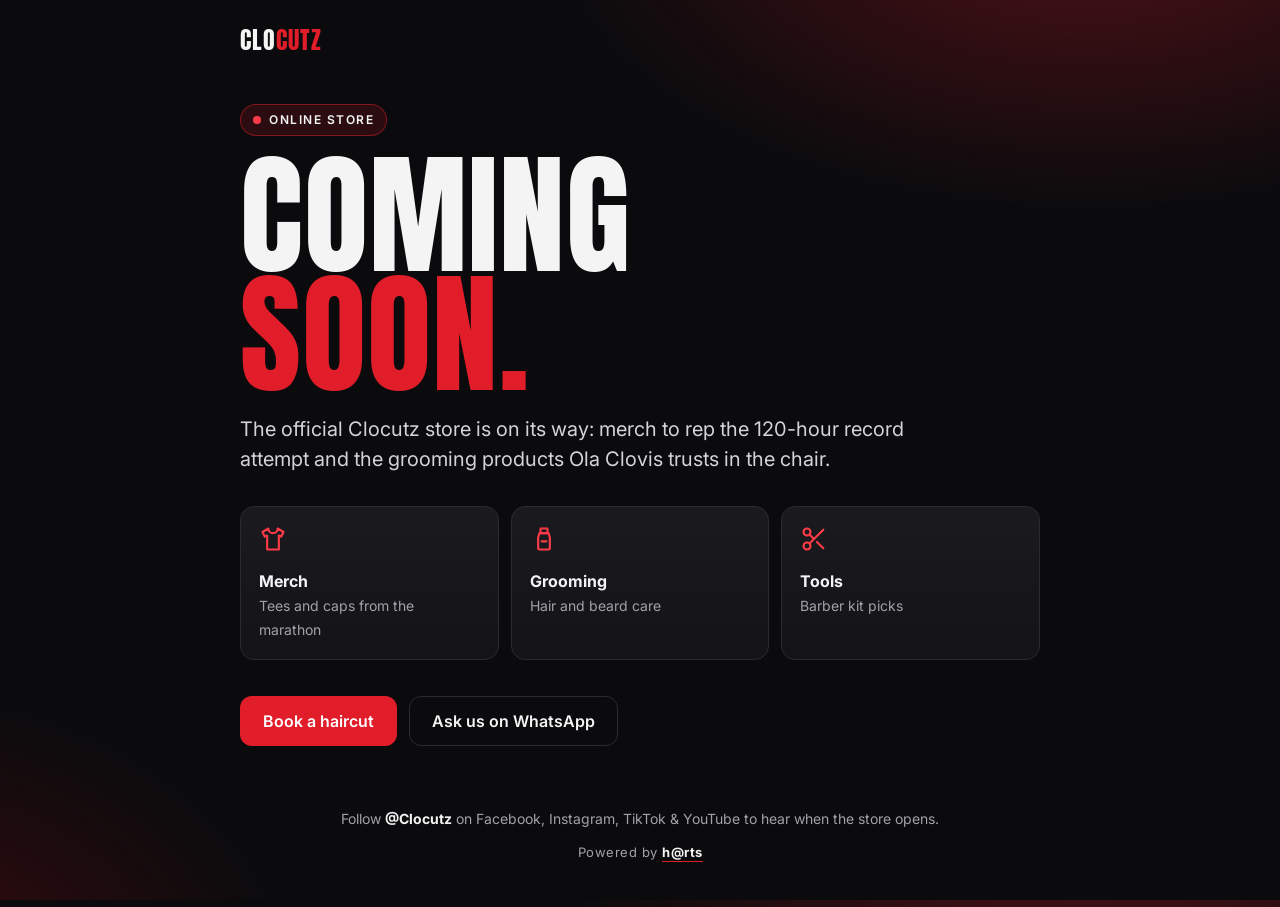
==== shop/index.html @ 7b337ea9 "Add store coming-soon page at shop.clocutz.org Add a standalone coming-soon page for the Clocutz onl" ====
<!doctype html>
<html lang="en">
<head>
  <meta charset="utf-8" />
  <meta name="viewport" content="width=device-width, initial-scale=1" />
  <title>Clocutz Store — Coming Soon</title>
  <meta name="description" content="The official Clocutz online store is coming soon. Merch and grooming products from Ola Clovis and the Clocutz team in Buea." />
  <link rel="canonical" href="https://shop.clocutz.org/" />
  <meta property="og:type" content="website" />
  <meta property="og:site_name" content="Clocutz" />
  <meta property="og:url" content="https://shop.clocutz.org/" />
  <meta property="og:title" content="Clocutz Store — Coming Soon" />
  <meta property="og:description" content="Official Clocutz merch and grooming products. Coming soon." />
  <meta property="og:image" content="https://clocutz.org/assets/flyer.jpg" />
  <meta name="twitter:card" content="summary_large_image" />
  <meta name="theme-color" content="#0b0b0d" />
  <!-- Icons use absolute URLs on the main domain, because shop.clocutz.org is served from the /shop folder. -->
  <link rel="icon" href="https://clocutz.org/favicon.svg" type="image/svg+xml" />
  <link rel="apple-touch-icon" href="https://clocutz.org/apple-touch-icon.png" />
  <link rel="preconnect" href="https://fonts.googleapis.com" />
  <link rel="preconnect" href="https://fonts.gstatic.com" crossorigin />
  <link href="https://fonts.googleapis.com/css2?family=Anton&family=Inter:wght@400;500;600;700&display=swap" rel="stylesheet" />
  <style>
    :root {
      --bg: #0b0b0d; --card: #1a1a1f; --line: #2a2a31;
      --text: #f4f4f5; --muted: #a1a1aa;
      --red: #e11d2a; --red-2: #ff3b47; --red-deep: #5c0a10;
    }
    * { box-sizing: border-box; }
    html, body { height: 100%; }
    body {
      margin: 0; min-height: 100%;
      display: flex; flex-direction: column;
      background:
        radial-gradient(900px 500px at 85% -10%, rgba(225, 29, 42, .32), transparent 60%),
        radial-gradient(700px 500px at -10% 110%, rgba(92, 10, 16, .6), transparent 60%),
        var(--bg);
      color: var(--text);
      font-family: Inter, system-ui, -apple-system, Segoe UI, Roboto, sans-serif;
      line-height: 1.5; -webkit-font-smoothing: antialiased;
    }
    a { color: inherit; }
    header, main, footer { width: 100%; max-width: 880px; margin: 0 auto; padding: 0 clamp(16px, 5vw, 40px); }
    header { padding-top: 22px; padding-bottom: 22px; }
    .brand { font-family: Anton, sans-serif; font-size: 24px; letter-spacing: 1px; text-decoration: none; }
    .brand span { color: var(--red); }

    main { flex: 1; display: flex; flex-direction: column; justify-content: center; padding-top: 24px; padding-bottom: 48px; }
    .pill {
      align-self: flex-start;
      display: inline-flex; align-items: center; gap: 8px;
      padding: 6px 12px; border-radius: 999px;
      background: rgba(225, 29, 42, .15); border: 1px solid rgba(225, 29, 42, .5);
      font-size: 12px; font-weight: 600; letter-spacing: 1.5px; text-transform: uppercase;
    }
    .pill i { width: 8px; height: 8px; border-radius: 50%; background: var(--red-2); }
    h1 {
      font-family: Anton, sans-serif; font-weight: 400;
      font-size: clamp(60px, 13vw, 132px); line-height: .9; letter-spacing: 1px;
      margin: 20px 0 20px;
    }
    h1 em { font-style: normal; color: var(--red); }
    .lede { font-size: clamp(17px, 2.2vw, 20px); color: #d4d4d8; max-width: 34em; margin: 0 0 32px; }

    .teasers { display: grid; grid-template-columns: repeat(3, 1fr); gap: 12px; margin: 0 0 36px; }
    .teaser {
      background: linear-gradient(180deg, var(--card), #141417);
      border: 1px solid var(--line); border-radius: 14px; padding: 18px;
    }
    .teaser svg { width: 28px; height: 28px; color: var(--red-2); margin-bottom: 10px; }
    .teaser strong { display: block; font-size: 16px; }
    .teaser span { color: var(--muted); font-size: 14px; }

    .cta-row { display: flex; gap: 12px; flex-wrap: wrap; }
    .btn {
      display: inline-flex; align-items: center; justify-content: center;
      padding: 14px 22px; border-radius: 12px; border: 1px solid transparent;
      font: 600 16px Inter, sans-serif; text-decoration: none;
      transition: background .15s ease, border-color .15s ease;
    }
    .btn.primary { background: var(--red); color: #fff; }
    .btn.primary:hover { background: var(--red-2); }
    .btn.ghost { border-color: var(--line); }
    .btn.ghost:hover { border-color: var(--red); }
    .btn:focus-visible { outline: 2px solid var(--red-2); outline-offset: 2px; }

    footer { padding-bottom: 32px; color: var(--muted); font-size: 14px; text-align: center; }
    footer strong { color: var(--text); }
    .credit { margin-top: 14px; font-size: 13px; letter-spacing: .5px; }
    .credit a { color: var(--text); font-weight: 700; text-decoration: none; border-bottom: 1px solid var(--red); padding-bottom: 1px; }
    .credit a:hover { color: var(--red-2); }

    @media (max-width: 640px) {
      .teasers { grid-template-columns: 1fr; }
      .btn { flex: 1 1 100%; }
    }
  </style>
</head>
<body>
  <header>
    <a class="brand" href="https://clocutz.org/">CLO<span>CUTZ</span></a>
  </header>

  <main>
    <span class="pill"><i></i>Online store</span>
    <h1>COMING<br /><em>SOON.</em></h1>
    <p class="lede">The official Clocutz store is on its way: merch to rep the 120-hour record attempt and the grooming products Ola Clovis trusts in the chair.</p>

    <div class="teasers">
      <div class="teaser">
        <svg viewBox="0 0 24 24" fill="none" stroke="currentColor" stroke-width="1.8" stroke-linecap="round" stroke-linejoin="round" aria-hidden="true"><path d="M16 3l5 3-2 4-2-1v12H7V9L5 10 3 6l5-3a4 4 0 0 0 8 0z"/></svg>
        <strong>Merch</strong>
        <span>Tees and caps from the marathon</span>
      </div>
      <div class="teaser">
        <svg viewBox="0 0 24 24" fill="none" stroke="currentColor" stroke-width="1.8" stroke-linecap="round" stroke-linejoin="round" aria-hidden="true"><path d="M9 3h6v4H9z"/><path d="M8 7h8l1 4v9a1 1 0 0 1-1 1H8a1 1 0 0 1-1-1v-9z"/><path d="M10 14h4"/></svg>
        <strong>Grooming</strong>
        <span>Hair and beard care</span>
      </div>
      <div class="teaser">
        <svg viewBox="0 0 24 24" fill="none" stroke="currentColor" stroke-width="1.8" stroke-linecap="round" stroke-linejoin="round" aria-hidden="true"><circle cx="6" cy="6" r="3"/><circle cx="6" cy="18" r="3"/><path d="M20 4 8.1 15.9M14.5 14.5 20 20M8.1 8.1 12 12"/></svg>
        <strong>Tools</strong>
        <span>Barber kit picks</span>
      </div>
    </div>

    <div class="cta-row">
      <a class="btn primary" href="https://clocutz.org/#book">Book a haircut</a>
      <a class="btn ghost" href="https://wa.me/237678625055" target="_blank" rel="noopener">Ask us on WhatsApp</a>
    </div>
  </main>

  <footer>
    <p>Follow <strong>@Clocutz</strong> on Facebook, Instagram, TikTok &amp; YouTube to hear when the store opens.</p>
    <p class="credit">Powered by <a href="https://hartsdigitalhub.com/" target="_blank" rel="noopener">h@rts</a></p>
  </footer>
</body>
</html>
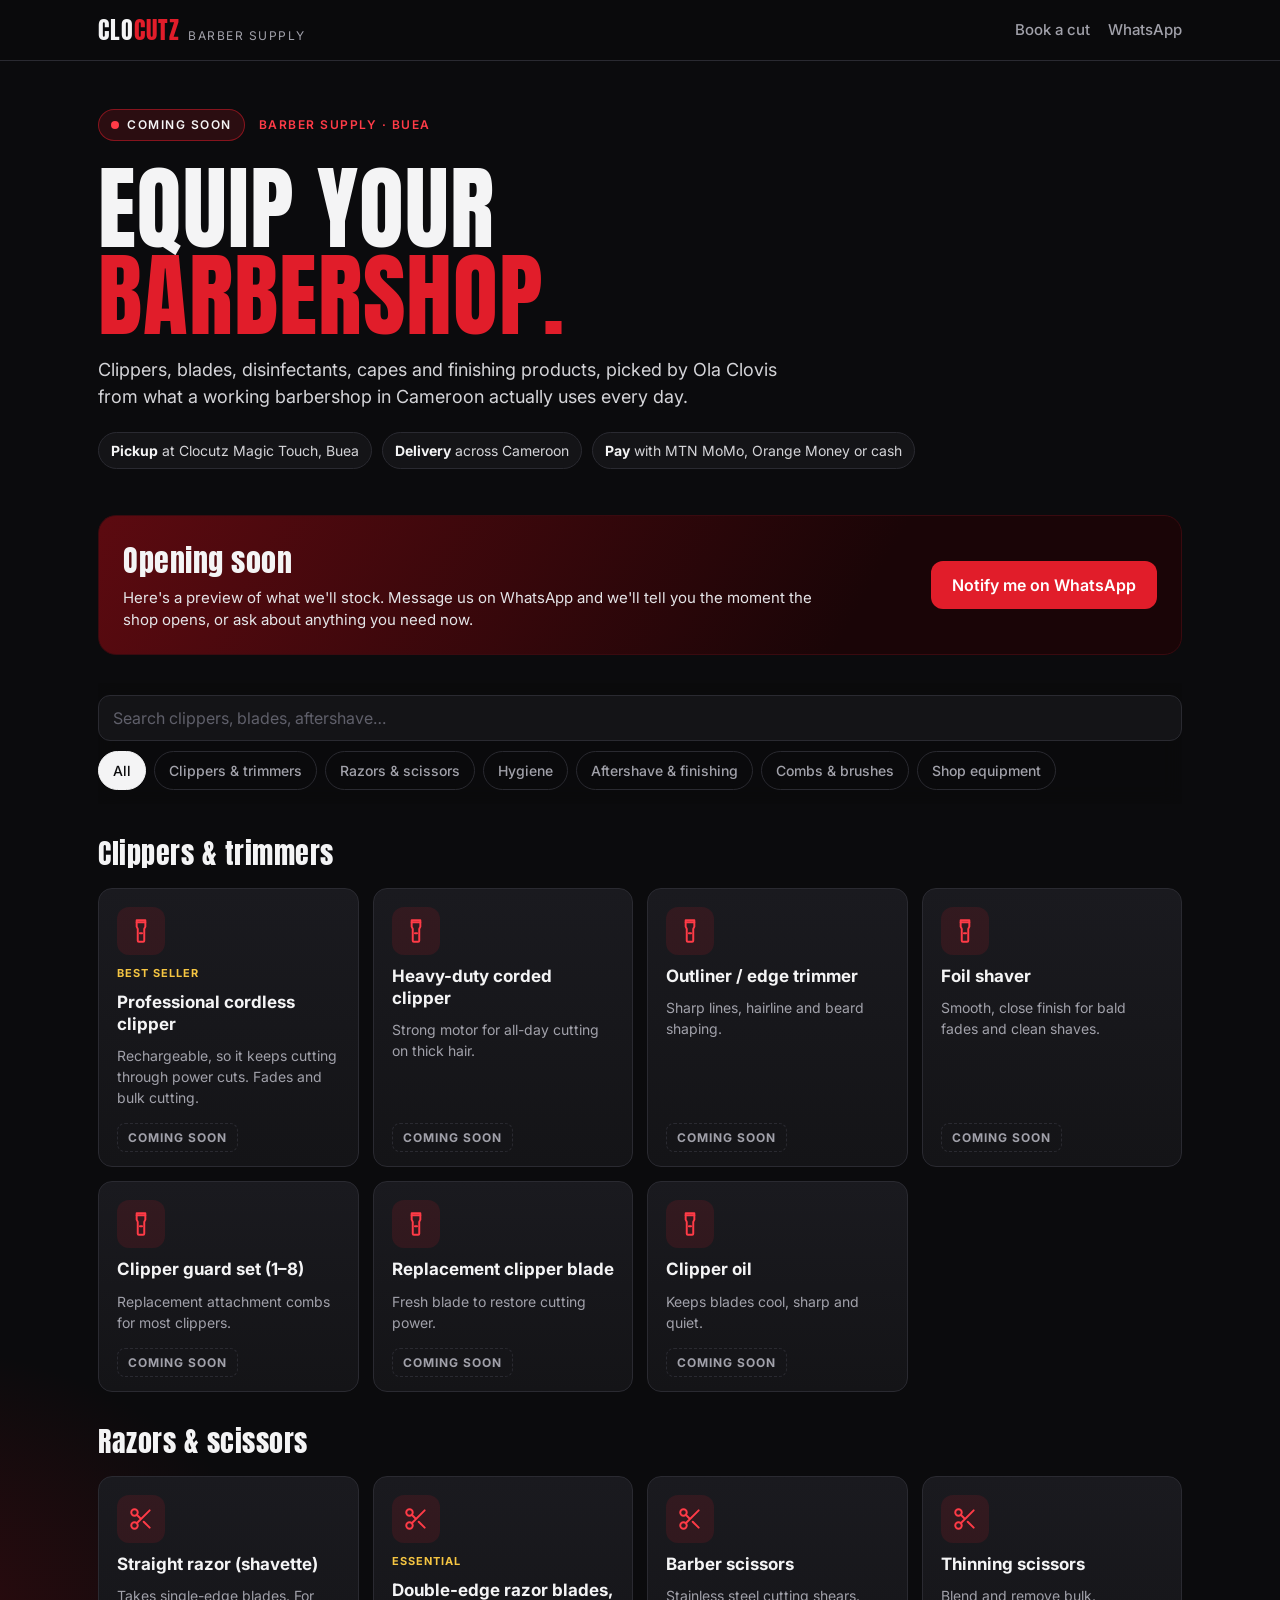
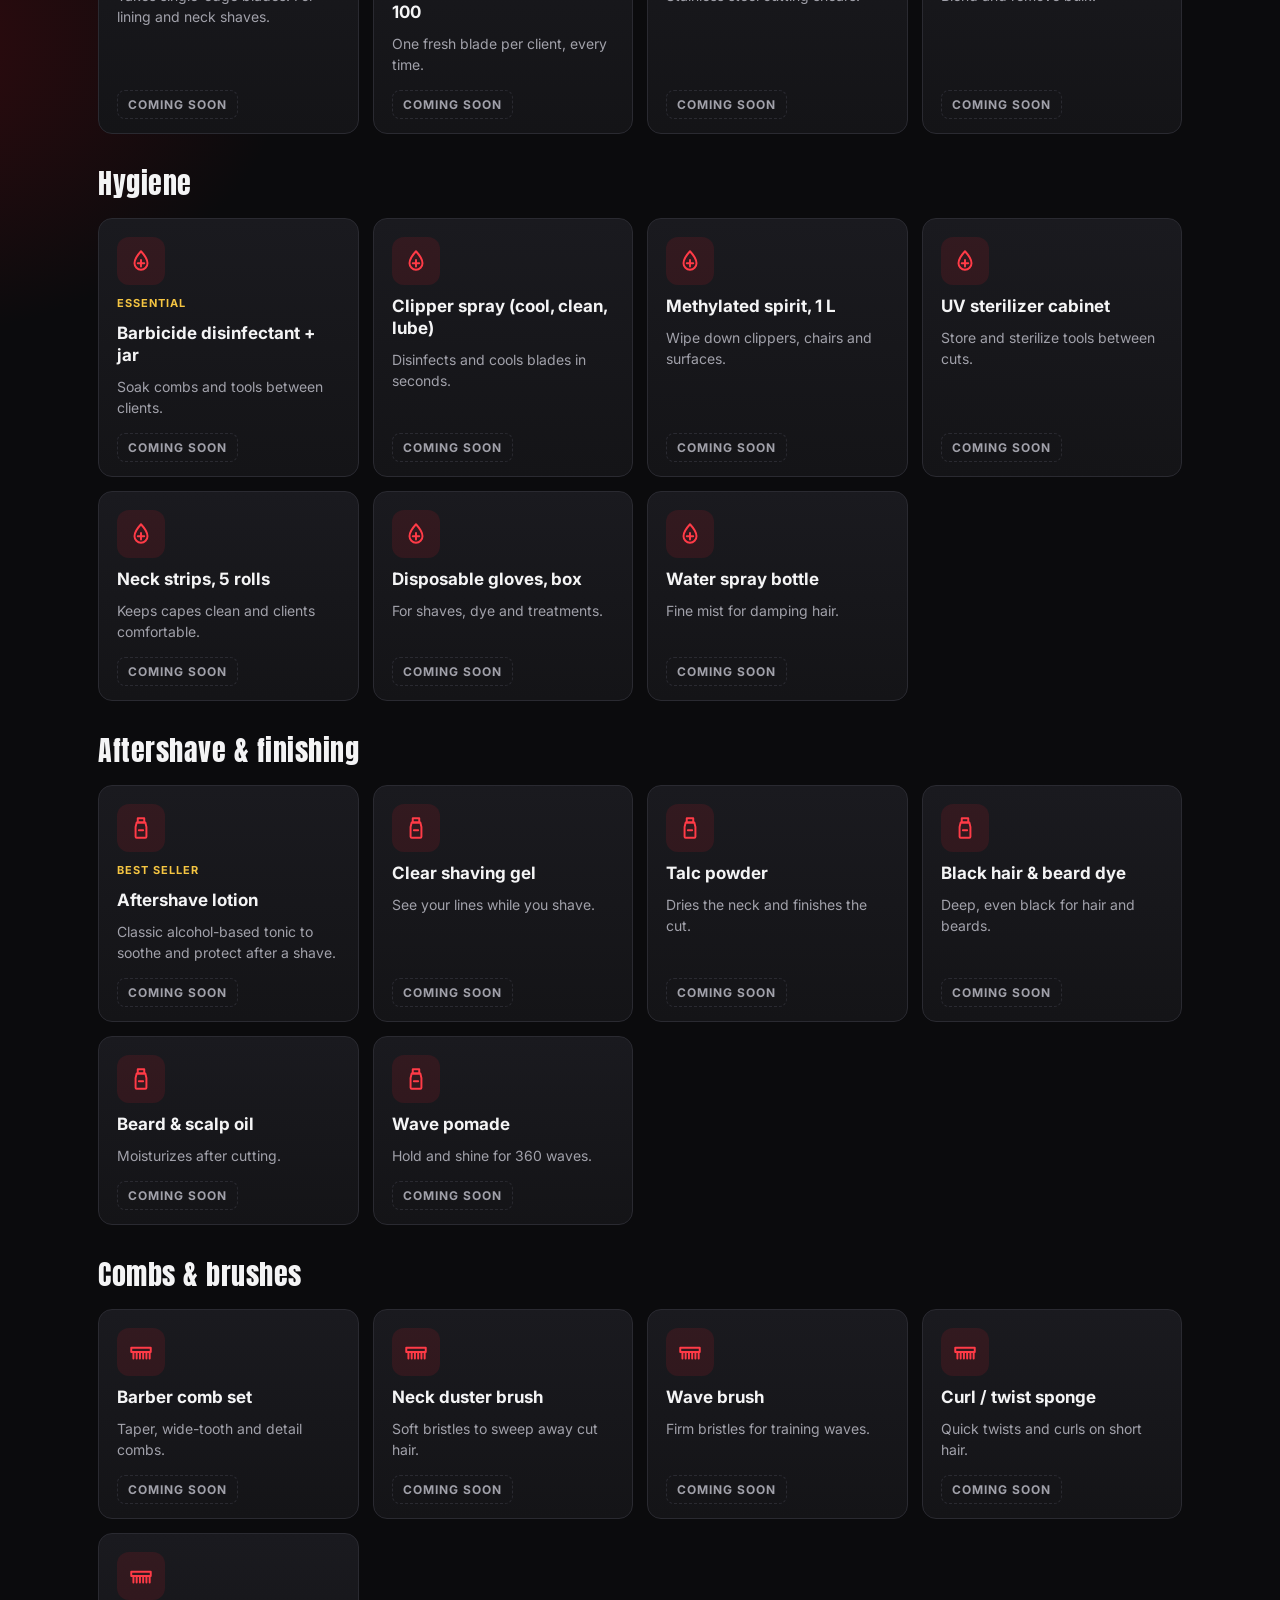
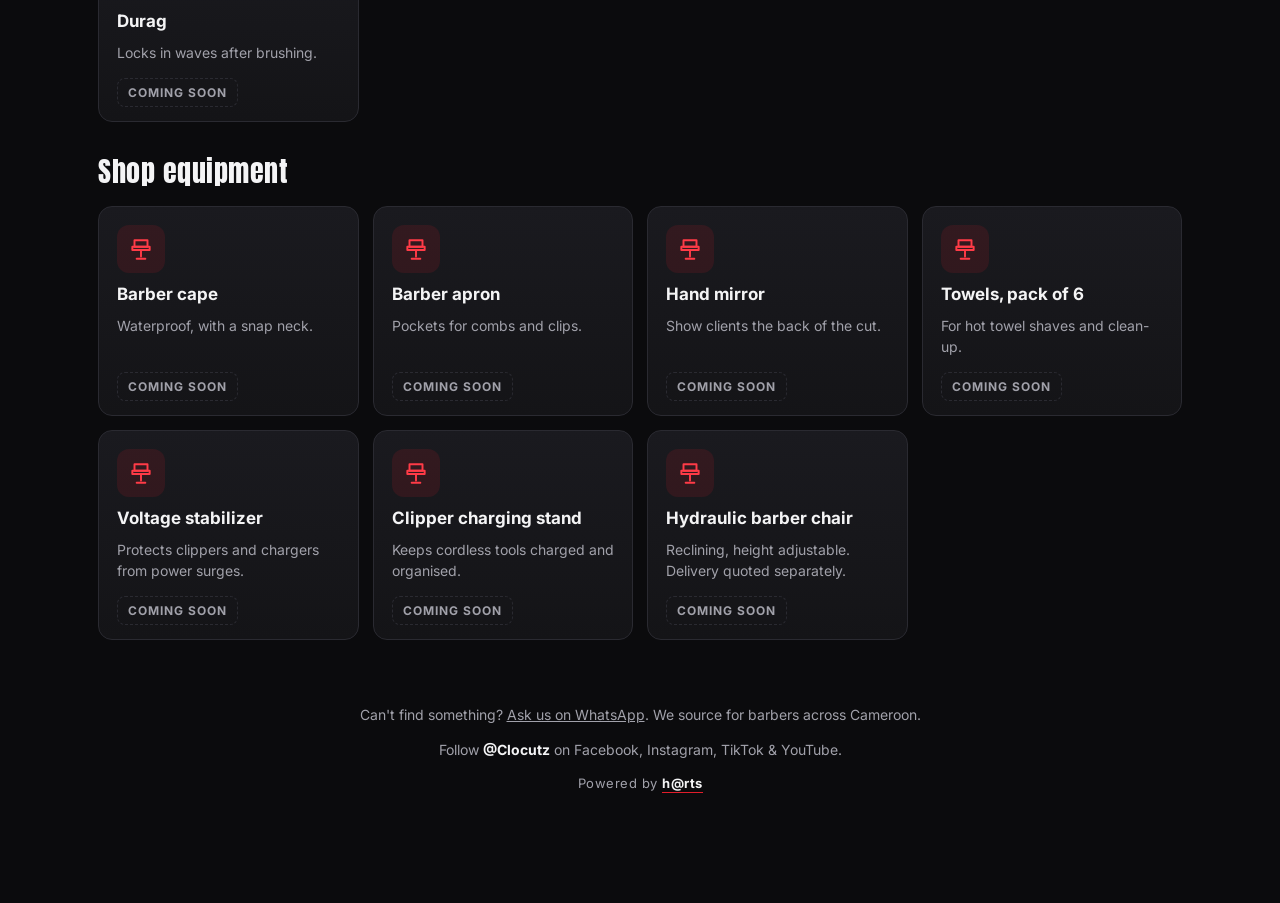
==== commit e94456db: "Turn shop page into barber supply catalogue in coming-soon mode Replace the simple coming-soon page " ====
--- a/shop/index.html
+++ b/shop/index.html
@@ -3,18 +3,18 @@
 <head>
   <meta charset="utf-8" />
   <meta name="viewport" content="width=device-width, initial-scale=1" />
-  <title>Clocutz Store — Coming Soon</title>
-  <meta name="description" content="The official Clocutz online store is coming soon. Merch and grooming products from Ola Clovis and the Clocutz team in Buea." />
+  <title>Clocutz Barber Supply — Coming Soon</title>
+  <meta name="description" content="Clippers, blades, disinfectants, capes and everything a barbershop in Cameroon needs. Order on WhatsApp from Clocutz in Buea." />
   <link rel="canonical" href="https://shop.clocutz.org/" />
   <meta property="og:type" content="website" />
   <meta property="og:site_name" content="Clocutz" />
   <meta property="og:url" content="https://shop.clocutz.org/" />
-  <meta property="og:title" content="Clocutz Store — Coming Soon" />
-  <meta property="og:description" content="Official Clocutz merch and grooming products. Coming soon." />
+  <meta property="og:title" content="Clocutz Barber Supply — Coming Soon" />
+  <meta property="og:description" content="Everything a barbershop needs: clippers, blades, hygiene and styling products. Order on WhatsApp." />
   <meta property="og:image" content="https://clocutz.org/assets/flyer.jpg" />
   <meta name="twitter:card" content="summary_large_image" />
   <meta name="theme-color" content="#0b0b0d" />
-  <!-- Icons use absolute URLs on the main domain, because shop.clocutz.org is served from the /shop folder. -->
+  <!-- Absolute URLs: shop.clocutz.org is served from the /shop folder, so relative paths would miss. -->
   <link rel="icon" href="https://clocutz.org/favicon.svg" type="image/svg+xml" />
   <link rel="apple-touch-icon" href="https://clocutz.org/apple-touch-icon.png" />
   <link rel="preconnect" href="https://fonts.googleapis.com" />
@@ -22,117 +22,515 @@
   <link href="https://fonts.googleapis.com/css2?family=Anton&family=Inter:wght@400;500;600;700&display=swap" rel="stylesheet" />
   <style>
     :root {
-      --bg: #0b0b0d; --card: #1a1a1f; --line: #2a2a31;
+      --bg: #0b0b0d; --bg-2: #141417; --card: #1a1a1f; --line: #2a2a31;
       --text: #f4f4f5; --muted: #a1a1aa;
-      --red: #e11d2a; --red-2: #ff3b47; --red-deep: #5c0a10;
+      --red: #e11d2a; --red-2: #ff3b47; --red-deep: #5c0a10; --gold: #f5c542;
+      --radius: 14px;
     }
     * { box-sizing: border-box; }
-    html, body { height: 100%; }
     body {
-      margin: 0; min-height: 100%;
-      display: flex; flex-direction: column;
+      margin: 0;
       background:
-        radial-gradient(900px 500px at 85% -10%, rgba(225, 29, 42, .32), transparent 60%),
-        radial-gradient(700px 500px at -10% 110%, rgba(92, 10, 16, .6), transparent 60%),
+        radial-gradient(900px 500px at 85% -10%, rgba(225, 29, 42, .28), transparent 60%),
+        radial-gradient(700px 500px at -10% 40%, rgba(92, 10, 16, .5), transparent 60%),
         var(--bg);
       color: var(--text);
       font-family: Inter, system-ui, -apple-system, Segoe UI, Roboto, sans-serif;
       line-height: 1.5; -webkit-font-smoothing: antialiased;
+      padding-bottom: 96px;
     }
     a { color: inherit; }
-    header, main, footer { width: 100%; max-width: 880px; margin: 0 auto; padding: 0 clamp(16px, 5vw, 40px); }
-    header { padding-top: 22px; padding-bottom: 22px; }
+    button { font: inherit; color: inherit; }
+    .wrap { max-width: 1180px; margin: 0 auto; padding: 0 clamp(16px, 4vw, 48px); }
+
+    /* NAV */
+    .nav {
+      position: sticky; top: 0; z-index: 20;
+      background: rgba(11, 11, 13, .85); backdrop-filter: blur(10px);
+      border-bottom: 1px solid var(--line);
+    }
+    .nav .wrap { display: flex; align-items: center; justify-content: space-between; height: 60px; }
     .brand { font-family: Anton, sans-serif; font-size: 24px; letter-spacing: 1px; text-decoration: none; }
     .brand span { color: var(--red); }
-
-    main { flex: 1; display: flex; flex-direction: column; justify-content: center; padding-top: 24px; padding-bottom: 48px; }
-    .pill {
-      align-self: flex-start;
-      display: inline-flex; align-items: center; gap: 8px;
+    .brand small { font-family: Inter, sans-serif; font-size: 12px; color: var(--muted); letter-spacing: 1.5px; margin-left: 8px; text-transform: uppercase; }
+    .nav-links { display: flex; gap: 18px; align-items: center; }
+    .nav-links a { text-decoration: none; color: var(--muted); font-weight: 500; font-size: 15px; }
+    .nav-links a:hover { color: var(--text); }
+
+    /* HERO */
+    .hero { padding: 48px 0 28px; }
+    .eyebrow { color: var(--red-2); text-transform: uppercase; letter-spacing: 1.5px; font-size: 12px; font-weight: 600; }
+    h1 { font-family: Anton, sans-serif; font-weight: 400; font-size: clamp(48px, 8vw, 92px); line-height: .95; letter-spacing: 1px; margin: 10px 0 16px; }
+    h1 em { font-style: normal; color: var(--red); }
+    .lede { color: #d4d4d8; font-size: 18px; max-width: 40em; margin: 0 0 22px; }
+    .perks { display: flex; flex-wrap: wrap; gap: 10px; margin: 0; padding: 0; list-style: none; }
+    .perks li { padding: 7px 12px; border: 1px solid var(--line); border-radius: 99px; font-size: 14px; color: #d4d4d8; background: var(--bg-2); }
+    .perks b { color: var(--text); }
+
+    /* STARTER KIT */
+    .kit {
+      display: flex; justify-content: space-between; align-items: center; gap: 20px; flex-wrap: wrap;
+      margin: 18px 0 28px; padding: 22px 24px; border-radius: 18px;
+      background: linear-gradient(120deg, var(--red-deep), #1a0507 70%); border: 1px solid #3a0a0f;
+    }
+    .kit h2 { font-family: Anton, sans-serif; font-weight: 400; font-size: 30px; letter-spacing: .5px; margin: 0; }
+    .kit p { margin: 4px 0 0; color: #e4e4e7; max-width: 46em; font-size: 15px; }
+
+    /* TOOLBAR */
+    .toolbar { position: sticky; top: 60px; z-index: 10; background: rgba(11, 11, 13, .92); backdrop-filter: blur(10px); padding: 12px 0; margin-bottom: 8px; }
+    .search {
+      width: 100%; background: var(--bg-2); border: 1px solid var(--line); color: var(--text);
+      border-radius: 12px; padding: 12px 14px; font: 16px Inter, sans-serif; margin-bottom: 10px;
+    }
+    .search::placeholder { color: #5f5f6a; }
+    .cats { display: flex; gap: 8px; overflow-x: auto; scrollbar-width: none; padding-bottom: 2px; }
+    .cats::-webkit-scrollbar { display: none; }
+    .cats button {
+      flex: none; border: 1px solid var(--line); background: transparent; color: var(--muted);
+      padding: 8px 14px; border-radius: 99px; font-size: 14px; font-weight: 500; cursor: pointer; white-space: nowrap;
+    }
+    .cats button[aria-pressed="true"] { background: var(--text); color: var(--bg); border-color: var(--text); }
+
+    /* GRID */
+    .section-title { font-family: Anton, sans-serif; font-weight: 400; font-size: 28px; letter-spacing: .5px; margin: 28px 0 14px; }
+    .grid { display: grid; grid-template-columns: repeat(auto-fill, minmax(250px, 1fr)); gap: 14px; }
+    .card {
+      display: flex; flex-direction: column; gap: 10px;
+      background: linear-gradient(180deg, var(--card), var(--bg-2));
+      border: 1px solid var(--line); border-radius: var(--radius); padding: 18px;
+    }
+    .card .icon {
+      width: 48px; height: 48px; border-radius: 12px; display: grid; place-items: center;
+      background: rgba(225, 29, 42, .12); color: var(--red-2);
+    }
+    .card .icon svg { width: 26px; height: 26px; }
+    .card h3 { margin: 0; font-size: 17px; line-height: 1.3; }
+    .card p { margin: 0; color: var(--muted); font-size: 14px; flex: 1; }
+    .badge { align-self: flex-start; font-size: 11px; font-weight: 700; letter-spacing: 1px; text-transform: uppercase; color: var(--gold); }
+    .card-foot { display: flex; align-items: center; justify-content: space-between; gap: 10px; padding-top: 6px; }
+    .price { font-weight: 700; font-size: 16px; }
+    .price.ask { color: var(--muted); font-weight: 500; font-size: 14px; }
+    .add {
+      border: 1px solid var(--red); background: transparent; color: var(--text);
+      border-radius: 10px; padding: 9px 14px; font-weight: 600; font-size: 14px; cursor: pointer;
+    }
+    .add:hover { background: var(--red); }
+    .qty { display: inline-flex; align-items: center; border: 1px solid var(--red); border-radius: 10px; overflow: hidden; }
+    .qty button { background: var(--red); border: 0; width: 34px; height: 36px; font-size: 18px; font-weight: 700; cursor: pointer; color: #fff; }
+    .qty span { min-width: 34px; text-align: center; font-weight: 700; font-variant-numeric: tabular-nums; }
+    .soon-tag { font-size: 12px; font-weight: 700; letter-spacing: 1px; text-transform: uppercase; color: var(--muted); border: 1px dashed var(--line); border-radius: 8px; padding: 6px 10px; }
+    .soon-pill {
+      display: inline-flex; align-items: center; gap: 8px; margin-bottom: 14px; margin-right: 10px;
       padding: 6px 12px; border-radius: 999px;
       background: rgba(225, 29, 42, .15); border: 1px solid rgba(225, 29, 42, .5);
       font-size: 12px; font-weight: 600; letter-spacing: 1.5px; text-transform: uppercase;
     }
-    .pill i { width: 8px; height: 8px; border-radius: 50%; background: var(--red-2); }
-    h1 {
-      font-family: Anton, sans-serif; font-weight: 400;
-      font-size: clamp(60px, 13vw, 132px); line-height: .9; letter-spacing: 1px;
-      margin: 20px 0 20px;
-    }
-    h1 em { font-style: normal; color: var(--red); }
-    .lede { font-size: clamp(17px, 2.2vw, 20px); color: #d4d4d8; max-width: 34em; margin: 0 0 32px; }
-
-    .teasers { display: grid; grid-template-columns: repeat(3, 1fr); gap: 12px; margin: 0 0 36px; }
-    .teaser {
-      background: linear-gradient(180deg, var(--card), #141417);
-      border: 1px solid var(--line); border-radius: 14px; padding: 18px;
-    }
-    .teaser svg { width: 28px; height: 28px; color: var(--red-2); margin-bottom: 10px; }
-    .teaser strong { display: block; font-size: 16px; }
-    .teaser span { color: var(--muted); font-size: 14px; }
-
-    .cta-row { display: flex; gap: 12px; flex-wrap: wrap; }
+    .soon-pill[hidden] { display: none; }
+    .soon-pill i { width: 8px; height: 8px; border-radius: 50%; background: var(--red-2); }
+    .empty { color: var(--muted); padding: 40px 0; text-align: center; }
+
+    /* CART BAR + DRAWER */
+    .cartbar {
+      position: fixed; left: 50%; bottom: 14px; transform: translateX(-50%); z-index: 30;
+      width: min(680px, calc(100% - 32px));
+      display: flex; align-items: center; justify-content: space-between; gap: 14px;
+      padding: 12px 12px 12px 18px; border-radius: 16px;
+      background: rgba(26, 26, 31, .96); backdrop-filter: blur(10px);
+      border: 1px solid var(--red-deep); box-shadow: 0 10px 40px rgba(0, 0, 0, .6);
+    }
+    .cartbar[hidden] { display: none; }
+    .cartbar small { color: var(--red-2); text-transform: uppercase; letter-spacing: 1.5px; font-size: 11px; font-weight: 600; }
+    .cartbar p { margin: 0; font-weight: 600; }
     .btn {
       display: inline-flex; align-items: center; justify-content: center;
-      padding: 14px 22px; border-radius: 12px; border: 1px solid transparent;
-      font: 600 16px Inter, sans-serif; text-decoration: none;
-      transition: background .15s ease, border-color .15s ease;
+      padding: 13px 20px; border-radius: 12px; border: 1px solid transparent;
+      font: 600 16px Inter, sans-serif; text-decoration: none; cursor: pointer; white-space: nowrap;
     }
     .btn.primary { background: var(--red); color: #fff; }
     .btn.primary:hover { background: var(--red-2); }
-    .btn.ghost { border-color: var(--line); }
+    .btn.ghost { background: transparent; border-color: var(--line); }
     .btn.ghost:hover { border-color: var(--red); }
-    .btn:focus-visible { outline: 2px solid var(--red-2); outline-offset: 2px; }
-
-    footer { padding-bottom: 32px; color: var(--muted); font-size: 14px; text-align: center; }
+    .btn:focus-visible, .add:focus-visible, .cats button:focus-visible, .qty button:focus-visible, input:focus-visible, select:focus-visible { outline: 2px solid var(--red-2); outline-offset: 2px; }
+
+    dialog {
+      width: min(560px, 100%); max-height: min(90vh, 860px); margin: auto 0 0 auto; height: 100%;
+      padding: 0; border: 0; border-left: 1px solid var(--line);
+      background: var(--bg); color: var(--text);
+    }
+    dialog::backdrop { background: rgba(0, 0, 0, .65); }
+    @media (min-width: 600px) { dialog { max-height: 100vh; } }
+    .drawer { display: flex; flex-direction: column; height: 100%; }
+    .drawer-head { display: flex; justify-content: space-between; align-items: center; padding: 18px 20px; border-bottom: 1px solid var(--line); }
+    .drawer-head h2 { font-family: Anton, sans-serif; font-weight: 400; font-size: 28px; margin: 0; letter-spacing: .5px; }
+    .close { background: none; border: 1px solid var(--line); border-radius: 10px; width: 38px; height: 38px; font-size: 20px; cursor: pointer; }
+    .drawer-body { flex: 1; overflow-y: auto; padding: 8px 20px 20px; }
+    .line { display: flex; align-items: center; justify-content: space-between; gap: 12px; padding: 14px 0; border-bottom: 1px solid var(--line); }
+    .line strong { display: block; font-size: 15px; }
+    .line small { color: var(--muted); }
+    .fields { display: grid; gap: 12px; margin-top: 18px; }
+    .fields label { display: flex; flex-direction: column; gap: 6px; font-size: 14px; color: var(--muted); font-weight: 500; }
+    .fields input, .fields select {
+      background: var(--bg-2); border: 1px solid var(--line); color: var(--text);
+      border-radius: 10px; padding: 12px 13px; font: 16px Inter, sans-serif;
+    }
+    .note { color: var(--muted); font-size: 13px; margin: 14px 0 0; }
+    .drawer-foot { padding: 16px 20px; border-top: 1px solid var(--line); display: grid; gap: 10px; }
+    .totals { display: flex; justify-content: space-between; font-weight: 600; }
+    .totals span:last-child { font-variant-numeric: tabular-nums; }
+    .error { color: var(--red-2); font-size: 14px; margin: 0; min-height: 1em; }
+
+    footer { margin-top: 64px; color: var(--muted); font-size: 14px; text-align: center; }
     footer strong { color: var(--text); }
     .credit { margin-top: 14px; font-size: 13px; letter-spacing: .5px; }
     .credit a { color: var(--text); font-weight: 700; text-decoration: none; border-bottom: 1px solid var(--red); padding-bottom: 1px; }
     .credit a:hover { color: var(--red-2); }
 
-    @media (max-width: 640px) {
-      .teasers { grid-template-columns: 1fr; }
-      .btn { flex: 1 1 100%; }
+    @media (max-width: 560px) {
+      .brand small { display: none; }
+      .lede { font-size: 16px; }
+      .kit .btn { width: 100%; }
+      .grid { grid-template-columns: 1fr 1fr; gap: 10px; }
+      .card { padding: 14px; }
+      .card h3 { font-size: 15px; }
+      .card p { font-size: 13px; }
+      .card-foot { flex-direction: column; align-items: stretch; }
+      .card .add, .card .qty { width: 100%; justify-content: space-between; }
+      .card .qty span { flex: 1; }
+      .line .qty { flex: none; }
     }
   </style>
 </head>
 <body>
-  <header>
-    <a class="brand" href="https://clocutz.org/">CLO<span>CUTZ</span></a>
+  <header class="nav">
+    <div class="wrap">
+      <a class="brand" href="https://shop.clocutz.org/">CLO<span>CUTZ</span><small>Barber Supply</small></a>
+      <nav class="nav-links">
+        <a href="https://clocutz.org/">Book a cut</a>
+        <a href="https://wa.me/237678625055" target="_blank" rel="noopener">WhatsApp</a>
+      </nav>
+    </div>
   </header>
 
-  <main>
-    <span class="pill"><i></i>Online store</span>
-    <h1>COMING<br /><em>SOON.</em></h1>
-    <p class="lede">The official Clocutz store is on its way: merch to rep the 120-hour record attempt and the grooming products Ola Clovis trusts in the chair.</p>
-
-    <div class="teasers">
-      <div class="teaser">
-        <svg viewBox="0 0 24 24" fill="none" stroke="currentColor" stroke-width="1.8" stroke-linecap="round" stroke-linejoin="round" aria-hidden="true"><path d="M16 3l5 3-2 4-2-1v12H7V9L5 10 3 6l5-3a4 4 0 0 0 8 0z"/></svg>
-        <strong>Merch</strong>
-        <span>Tees and caps from the marathon</span>
+  <main class="wrap">
+    <section class="hero">
+      <span class="soon-pill" id="soonPill" hidden><i></i>Coming soon</span>
+      <span class="eyebrow">Barber supply · Buea</span>
+      <h1>EQUIP YOUR<br /><em>BARBERSHOP.</em></h1>
+      <p class="lede">Clippers, blades, disinfectants, capes and finishing products, picked by Ola Clovis from what a working barbershop in Cameroon actually uses every day.</p>
+      <ul class="perks">
+        <li><b>Pickup</b> at Clocutz Magic Touch, Buea</li>
+        <li><b>Delivery</b> across Cameroon</li>
+        <li><b>Pay</b> with MTN MoMo, Orange Money or cash</li>
+      </ul>
+    </section>
+
+    <section class="kit">
+      <div>
+        <h2 id="kitTitle">Opening a new shop?</h2>
+        <p id="kitText">Add our <strong>starter kit</strong> in one tap: the essentials every barbershop needs on day one, from clippers and blades to Barbicide, capes and aftershave.</p>
       </div>
-      <div class="teaser">
-        <svg viewBox="0 0 24 24" fill="none" stroke="currentColor" stroke-width="1.8" stroke-linecap="round" stroke-linejoin="round" aria-hidden="true"><path d="M9 3h6v4H9z"/><path d="M8 7h8l1 4v9a1 1 0 0 1-1 1H8a1 1 0 0 1-1-1v-9z"/><path d="M10 14h4"/></svg>
-        <strong>Grooming</strong>
-        <span>Hair and beard care</span>
+      <button type="button" class="btn primary" id="addKit">Add starter kit</button>
+    </section>
+
+    <div class="toolbar">
+      <input class="search" id="search" type="search" placeholder="Search clippers, blades, aftershave…" aria-label="Search products" />
+      <div class="cats" id="cats" role="toolbar" aria-label="Categories"></div>
+    </div>
+
+    <div id="catalogue"></div>
+
+    <footer>
+      <p>Can't find something? <a href="https://wa.me/237678625055" target="_blank" rel="noopener">Ask us on WhatsApp</a>. We source for barbers across Cameroon.</p>
+      <p>Follow <strong>@Clocutz</strong> on Facebook, Instagram, TikTok &amp; YouTube.</p>
+      <p class="credit">Powered by <a href="https://hartsdigitalhub.com/" target="_blank" rel="noopener">h@rts</a></p>
+    </footer>
+  </main>
+
+  <div class="cartbar" id="cartbar" hidden>
+    <div>
+      <small>Your order</small>
+      <p id="cartSummary">0 items</p>
+    </div>
+    <button type="button" class="btn primary" id="openCart">View order</button>
+  </div>
+
+  <dialog id="cart" aria-labelledby="cartTitle">
+    <form class="drawer" id="orderForm" method="dialog" novalidate>
+      <div class="drawer-head">
+        <h2 id="cartTitle">Your order</h2>
+        <button type="button" class="close" id="closeCart" aria-label="Close">×</button>
       </div>
-      <div class="teaser">
-        <svg viewBox="0 0 24 24" fill="none" stroke="currentColor" stroke-width="1.8" stroke-linecap="round" stroke-linejoin="round" aria-hidden="true"><circle cx="6" cy="6" r="3"/><circle cx="6" cy="18" r="3"/><path d="M20 4 8.1 15.9M14.5 14.5 20 20M8.1 8.1 12 12"/></svg>
-        <strong>Tools</strong>
-        <span>Barber kit picks</span>
+      <div class="drawer-body">
+        <div id="cartLines"></div>
+        <div class="fields">
+          <label>Full name
+            <input id="oName" autocomplete="name" placeholder="e.g. Ngwa Brandon" required />
+          </label>
+          <label>Phone / WhatsApp
+            <input id="oPhone" type="tel" inputmode="tel" autocomplete="tel" placeholder="6XX XXX XXX" required />
+          </label>
+          <label>How do you want it?
+            <select id="oMethod">
+              <option value="Pickup at Clocutz Magic Touch, Buea">Pickup at the shop in Buea</option>
+              <option value="Delivery">Delivery</option>
+            </select>
+          </label>
+          <label id="townWrap" hidden>Town / neighbourhood for delivery
+            <input id="oTown" placeholder="e.g. Molyko, Buea or Bonamoussadi, Douala" />
+          </label>
+        </div>
+        <p class="note">We'll reply on WhatsApp to confirm stock, the final price and delivery cost, then you pay by MoMo, Orange Money or cash.</p>
       </div>
-    </div>
-
-    <div class="cta-row">
-      <a class="btn primary" href="https://clocutz.org/#book">Book a haircut</a>
-      <a class="btn ghost" href="https://wa.me/237678625055" target="_blank" rel="noopener">Ask us on WhatsApp</a>
-    </div>
-  </main>
-
-  <footer>
-    <p>Follow <strong>@Clocutz</strong> on Facebook, Instagram, TikTok &amp; YouTube to hear when the store opens.</p>
-    <p class="credit">Powered by <a href="https://hartsdigitalhub.com/" target="_blank" rel="noopener">h@rts</a></p>
-  </footer>
+      <div class="drawer-foot">
+        <div class="totals"><span>Estimated total</span><span id="total">—</span></div>
+        <p class="error" id="orderError" role="alert"></p>
+        <button type="submit" class="btn primary" id="sendOrder">Send order on WhatsApp</button>
+        <button type="button" class="btn ghost" id="clearCart">Clear order</button>
+      </div>
+    </form>
+  </dialog>
+
+  <script>
+    /* ===== Shop settings — edit products and prices here ===== */
+    const WHATSAPP = "237678625055";
+
+    // true = catalogue is a preview: no basket or ordering, items show "Coming soon".
+    // Set to false on launch day (and update the <title> and og:title at the top).
+    const COMING_SOON = true;
+
+    // price: number in FCFA, or null to show "Ask for price".
+    // kit: true = included in the "starter kit" button.
+    const PRODUCTS = [
+      // Clippers & trimmers
+      { id: "clipper-cordless", cat: "clippers", name: "Professional cordless clipper", desc: "Rechargeable, so it keeps cutting through power cuts. Fades and bulk cutting.", price: null, kit: true, badge: "Best seller" },
+      { id: "clipper-corded", cat: "clippers", name: "Heavy-duty corded clipper", desc: "Strong motor for all-day cutting on thick hair.", price: null },
+      { id: "trimmer", cat: "clippers", name: "Outliner / edge trimmer", desc: "Sharp lines, hairline and beard shaping.", price: null, kit: true },
+      { id: "shaver", cat: "clippers", name: "Foil shaver", desc: "Smooth, close finish for bald fades and clean shaves.", price: null },
+      { id: "guards", cat: "clippers", name: "Clipper guard set (1–8)", desc: "Replacement attachment combs for most clippers.", price: null, kit: true },
+      { id: "blade-set", cat: "clippers", name: "Replacement clipper blade", desc: "Fresh blade to restore cutting power.", price: null },
+      { id: "clipper-oil", cat: "clippers", name: "Clipper oil", desc: "Keeps blades cool, sharp and quiet.", price: null, kit: true },
+
+      // Razors & blades
+      { id: "shavette", cat: "razors", name: "Straight razor (shavette)", desc: "Takes single-edge blades. For lining and neck shaves.", price: null, kit: true },
+      { id: "blades-100", cat: "razors", name: "Double-edge razor blades, 100", desc: "One fresh blade per client, every time.", price: null, kit: true, badge: "Essential" },
+      { id: "scissors", cat: "razors", name: "Barber scissors", desc: "Stainless steel cutting shears.", price: null },
+      { id: "thinning", cat: "razors", name: "Thinning scissors", desc: "Blend and remove bulk.", price: null },
+
+      // Hygiene & safety
+      { id: "barbicide", cat: "hygiene", name: "Barbicide disinfectant + jar", desc: "Soak combs and tools between clients.", price: null, kit: true, badge: "Essential" },
+      { id: "clipper-spray", cat: "hygiene", name: "Clipper spray (cool, clean, lube)", desc: "Disinfects and cools blades in seconds.", price: null, kit: true },
+      { id: "spirit", cat: "hygiene", name: "Methylated spirit, 1 L", desc: "Wipe down clippers, chairs and surfaces.", price: null, kit: true },
+      { id: "uv-box", cat: "hygiene", name: "UV sterilizer cabinet", desc: "Store and sterilize tools between cuts.", price: null },
+      { id: "neck-strips", cat: "hygiene", name: "Neck strips, 5 rolls", desc: "Keeps capes clean and clients comfortable.", price: null, kit: true },
+      { id: "gloves", cat: "hygiene", name: "Disposable gloves, box", desc: "For shaves, dye and treatments.", price: null },
+      { id: "sprayer", cat: "hygiene", name: "Water spray bottle", desc: "Fine mist for damping hair.", price: null, kit: true },
+
+      // Aftershave & finishing
+      { id: "aftershave", cat: "finishing", name: "Aftershave lotion", desc: "Classic alcohol-based tonic to soothe and protect after a shave.", price: null, kit: true, badge: "Best seller" },
+      { id: "shave-gel", cat: "finishing", name: "Clear shaving gel", desc: "See your lines while you shave.", price: null, kit: true },
+      { id: "powder", cat: "finishing", name: "Talc powder", desc: "Dries the neck and finishes the cut.", price: null, kit: true },
+      { id: "hair-dye", cat: "finishing", name: "Black hair & beard dye", desc: "Deep, even black for hair and beards.", price: null },
+      { id: "beard-oil", cat: "finishing", name: "Beard & scalp oil", desc: "Moisturizes after cutting.", price: null },
+      { id: "pomade", cat: "finishing", name: "Wave pomade", desc: "Hold and shine for 360 waves.", price: null },
+
+      // Combs, brushes & accessories
+      { id: "combs", cat: "accessories", name: "Barber comb set", desc: "Taper, wide-tooth and detail combs.", price: null, kit: true },
+      { id: "neck-duster", cat: "accessories", name: "Neck duster brush", desc: "Soft bristles to sweep away cut hair.", price: null, kit: true },
+      { id: "wave-brush", cat: "accessories", name: "Wave brush", desc: "Firm bristles for training waves.", price: null },
+      { id: "twist-sponge", cat: "accessories", name: "Curl / twist sponge", desc: "Quick twists and curls on short hair.", price: null },
+      { id: "durag", cat: "accessories", name: "Durag", desc: "Locks in waves after brushing.", price: null },
+
+      // Shop equipment
+      { id: "cape", cat: "equipment", name: "Barber cape", desc: "Waterproof, with a snap neck.", price: null, kit: true },
+      { id: "apron", cat: "equipment", name: "Barber apron", desc: "Pockets for combs and clips.", price: null },
+      { id: "mirror", cat: "equipment", name: "Hand mirror", desc: "Show clients the back of the cut.", price: null, kit: true },
+      { id: "towels", cat: "equipment", name: "Towels, pack of 6", desc: "For hot towel shaves and clean-up.", price: null },
+      { id: "stabilizer", cat: "equipment", name: "Voltage stabilizer", desc: "Protects clippers and chargers from power surges.", price: null },
+      { id: "charging-dock", cat: "equipment", name: "Clipper charging stand", desc: "Keeps cordless tools charged and organised.", price: null },
+      { id: "chair", cat: "equipment", name: "Hydraulic barber chair", desc: "Reclining, height adjustable. Delivery quoted separately.", price: null },
+    ];
+
+    const CATEGORIES = [
+      { id: "all", label: "All" },
+      { id: "clippers", label: "Clippers & trimmers" },
+      { id: "razors", label: "Razors & scissors" },
+      { id: "hygiene", label: "Hygiene" },
+      { id: "finishing", label: "Aftershave & finishing" },
+      { id: "accessories", label: "Combs & brushes" },
+      { id: "equipment", label: "Shop equipment" },
+    ];
+    /* ========================================================= */
+
+    const ICONS = {
+      clippers: '<path d="M8 2h8v6l-1 2v11a1 1 0 0 1-1 1h-4a1 1 0 0 1-1-1V10L8 8z"/><path d="M8 4h8M11 14h2"/>',
+      razors: '<circle cx="6" cy="6" r="3"/><circle cx="6" cy="18" r="3"/><path d="M20 4 8.1 15.9M14.5 14.5 20 20M8.1 8.1 12 12"/>',
+      hygiene: '<path d="M12 3s6 6.5 6 11a6 6 0 0 1-12 0c0-4.5 6-11 6-11z"/><path d="M12 11v6M9 14h6"/>',
+      finishing: '<path d="M9 3h6v4H9z"/><path d="M8 7h8l1 4v9a1 1 0 0 1-1 1H8a1 1 0 0 1-1-1v-9z"/><path d="M10 14h4"/>',
+      accessories: '<path d="M3 8h18v4H3z"/><path d="M5 12v6M8 12v6M11 12v6M14 12v6M17 12v6M20 12v6"/>',
+      equipment: '<path d="M6 4h12v6H6z"/><path d="M4 10h16v3H4zM12 13v6M8 21h8"/>',
+    };
+    const icon = (cat) => `<svg viewBox="0 0 24 24" fill="none" stroke="currentColor" stroke-width="1.8" stroke-linecap="round" stroke-linejoin="round" aria-hidden="true">${ICONS[cat]}</svg>`;
+
+    const $ = (id) => document.getElementById(id);
+    const fcfa = (n) => n.toLocaleString("fr-FR").replace(/ | /g, " ") + " FCFA";
+    const esc = (s) => s.replace(/[&<>"]/g, (c) => ({ "&": "&amp;", "<": "&lt;", ">": "&gt;", '"': "&quot;" }[c]));
+
+    const STORE_KEY = "clocutz-shop-cart";
+    let cart = {};
+    try { cart = JSON.parse(localStorage.getItem(STORE_KEY)) || {}; } catch {}
+    for (const id of Object.keys(cart)) if (!PRODUCTS.some((p) => p.id === id)) delete cart[id];
+    const save = () => { try { localStorage.setItem(STORE_KEY, JSON.stringify(cart)); } catch {} };
+
+    let activeCat = "all";
+    let query = "";
+
+    function renderCats() {
+      $("cats").innerHTML = CATEGORIES.map(
+        (c) => `<button type="button" data-cat="${c.id}" aria-pressed="${c.id === activeCat}">${c.label}</button>`
+      ).join("");
+    }
+
+    function controlFor(p) {
+      if (COMING_SOON) return `<span class="soon-tag">Coming soon</span>`;
+      const q = cart[p.id] || 0;
+      if (!q) return `<button type="button" class="add" data-add="${p.id}">Add</button>`;
+      return `<div class="qty"><button type="button" data-dec="${p.id}" aria-label="Remove one ${esc(p.name)}">−</button><span aria-live="polite">${q}</span><button type="button" data-inc="${p.id}" aria-label="Add one ${esc(p.name)}">+</button></div>`;
+    }
+
+    function card(p) {
+      const price = COMING_SOON ? "" : p.price != null ? `<span class="price">${fcfa(p.price)}</span>` : `<span class="price ask">Ask for price</span>`;
+      return `<article class="card">
+        <div class="icon">${icon(p.cat)}</div>
+        ${p.badge ? `<span class="badge">${p.badge}</span>` : ""}
+        <h3>${esc(p.name)}</h3>
+        <p>${esc(p.desc)}</p>
+        <div class="card-foot">${price}<span data-ctrl="${p.id}">${controlFor(p)}</span></div>
+      </article>`;
+    }
+
+    function renderCatalogue() {
+      const q = query.trim().toLowerCase();
+      const match = (p) => (activeCat === "all" || p.cat === activeCat) && (!q || (p.name + " " + p.desc).toLowerCase().includes(q));
+      const cats = CATEGORIES.filter((c) => c.id !== "all");
+      let html = "";
+      for (const c of cats) {
+        const items = PRODUCTS.filter((p) => p.cat === c.id && match(p));
+        if (!items.length) continue;
+        html += `<h2 class="section-title">${c.label}</h2><div class="grid">${items.map(card).join("")}</div>`;
+      }
+      $("catalogue").innerHTML = html || `<p class="empty">Nothing matches "${esc(query)}". <a href="https://wa.me/${WHATSAPP}" target="_blank" rel="noopener">Ask us on WhatsApp</a> and we'll find it.</p>`;
+    }
+
+    function refreshControls() {
+      document.querySelectorAll("[data-ctrl]").forEach((el) => {
+        const p = PRODUCTS.find((x) => x.id === el.dataset.ctrl);
+        el.innerHTML = controlFor(p);
+      });
+    }
+
+    const lines = () => PRODUCTS.filter((p) => cart[p.id]).map((p) => ({ p, q: cart[p.id] }));
+    const count = () => lines().reduce((n, l) => n + l.q, 0);
+
+    function totalText() {
+      const ls = lines();
+      const priced = ls.filter((l) => l.p.price != null);
+      const sum = priced.reduce((n, l) => n + l.p.price * l.q, 0);
+      if (!priced.length) return "Confirmed on WhatsApp";
+      return fcfa(sum) + (priced.length < ls.length ? " + items to price" : "");
+    }
+
+    function renderCartBar() {
+      const n = count();
+      $("cartbar").hidden = COMING_SOON || n === 0;
+      $("cartSummary").textContent = `${n} item${n === 1 ? "" : "s"} · ${lines().length} product${lines().length === 1 ? "" : "s"}`;
+    }
+
+    function renderCartLines() {
+      const ls = lines();
+      $("cartLines").innerHTML = ls.length
+        ? ls.map(({ p, q }) => `<div class="line"><div><strong>${esc(p.name)}</strong><small>${p.price != null ? fcfa(p.price) + " each" : "Ask for price"}</small></div><div class="qty"><button type="button" data-dec="${p.id}" aria-label="Remove one ${esc(p.name)}">−</button><span>${q}</span><button type="button" data-inc="${p.id}" aria-label="Add one ${esc(p.name)}">+</button></div></div>`).join("")
+        : `<p class="empty">Your order is empty.</p>`;
+      $("total").textContent = ls.length ? totalText() : "—";
+      $("sendOrder").disabled = !ls.length;
+    }
+
+    function setQty(id, q) {
+      if (q > 0) cart[id] = Math.min(q, 99); else delete cart[id];
+      save();
+      refreshControls();
+      renderCartBar();
+      renderCartLines();
+      if (!count() && $("cart").open) $("cart").close();
+    }
+
+    document.addEventListener("click", (e) => {
+      const t = e.target.closest("button");
+      if (!t) return;
+      if (t.dataset.add) setQty(t.dataset.add, 1);
+      else if (t.dataset.inc) setQty(t.dataset.inc, (cart[t.dataset.inc] || 0) + 1);
+      else if (t.dataset.dec) setQty(t.dataset.dec, (cart[t.dataset.dec] || 0) - 1);
+      else if (t.dataset.cat) { activeCat = t.dataset.cat; renderCats(); renderCatalogue(); }
+    });
+
+    $("search").addEventListener("input", (e) => { query = e.target.value; renderCatalogue(); });
+
+    $("addKit").addEventListener("click", () => {
+      if (COMING_SOON) {
+        const msg = "Hello Clocutz! Please let me know when the barber supply shop opens.";
+        window.open(`https://wa.me/${WHATSAPP}?text=${encodeURIComponent(msg)}`, "_blank", "noopener");
+        return;
+      }
+      for (const p of PRODUCTS) if (p.kit && !cart[p.id]) cart[p.id] = 1;
+      setQty("__none__", 0);
+      openCart();
+    });
+
+    function openCart() { renderCartLines(); $("cart").showModal(); }
+    $("openCart").addEventListener("click", openCart);
+    $("closeCart").addEventListener("click", () => $("cart").close());
+    $("cart").addEventListener("click", (e) => { if (e.target === $("cart")) $("cart").close(); });
+    $("clearCart").addEventListener("click", () => { cart = {}; setQty("__none__", 0); });
+
+    $("oMethod").addEventListener("change", (e) => { $("townWrap").hidden = e.target.value !== "Delivery"; });
+
+    $("orderForm").addEventListener("submit", (e) => {
+      e.preventDefault();
+      const name = $("oName").value.trim();
+      const phone = $("oPhone").value.trim();
+      const method = $("oMethod").value;
+      const town = $("oTown").value.trim();
+      const err = $("orderError");
+      if (!lines().length) return (err.textContent = "Your order is empty.");
+      if (!name) return (err.textContent = "Please enter your name."), $("oName").focus();
+      if (phone.replace(/\D/g, "").length < 9) return (err.textContent = "Please enter a valid phone number."), $("oPhone").focus();
+      if (method === "Delivery" && !town) return (err.textContent = "Please tell us where to deliver."), $("oTown").focus();
+      err.textContent = "";
+
+      const msg = [
+        "Hello Clocutz! I'd like to order from the barber supply shop:",
+        "",
+        ...lines().map(({ p, q }) => `• ${q} × ${p.name}${p.price != null ? ` (${fcfa(p.price * q)})` : ""}`),
+        "",
+        `Estimated total: ${totalText()}`,
+        `Name: ${name}`,
+        `Phone: ${phone}`,
+        `${method === "Delivery" ? `Delivery to: ${town}` : method}`,
+        "",
+        "Please confirm stock, final price and how to pay.",
+      ].join("\n");
+      window.open(`https://wa.me/${WHATSAPP}?text=${encodeURIComponent(msg)}`, "_blank", "noopener");
+    });
+
+    if (COMING_SOON) {
+      $("soonPill").hidden = false;
+      $("kitTitle").textContent = "Opening soon";
+      $("kitText").textContent = "Here's a preview of what we'll stock. Message us on WhatsApp and we'll tell you the moment the shop opens, or ask about anything you need now.";
+      $("addKit").textContent = "Notify me on WhatsApp";
+    }
+
+    renderCats();
+    renderCatalogue();
+    renderCartBar();
+  </script>
 </body>
 </html>
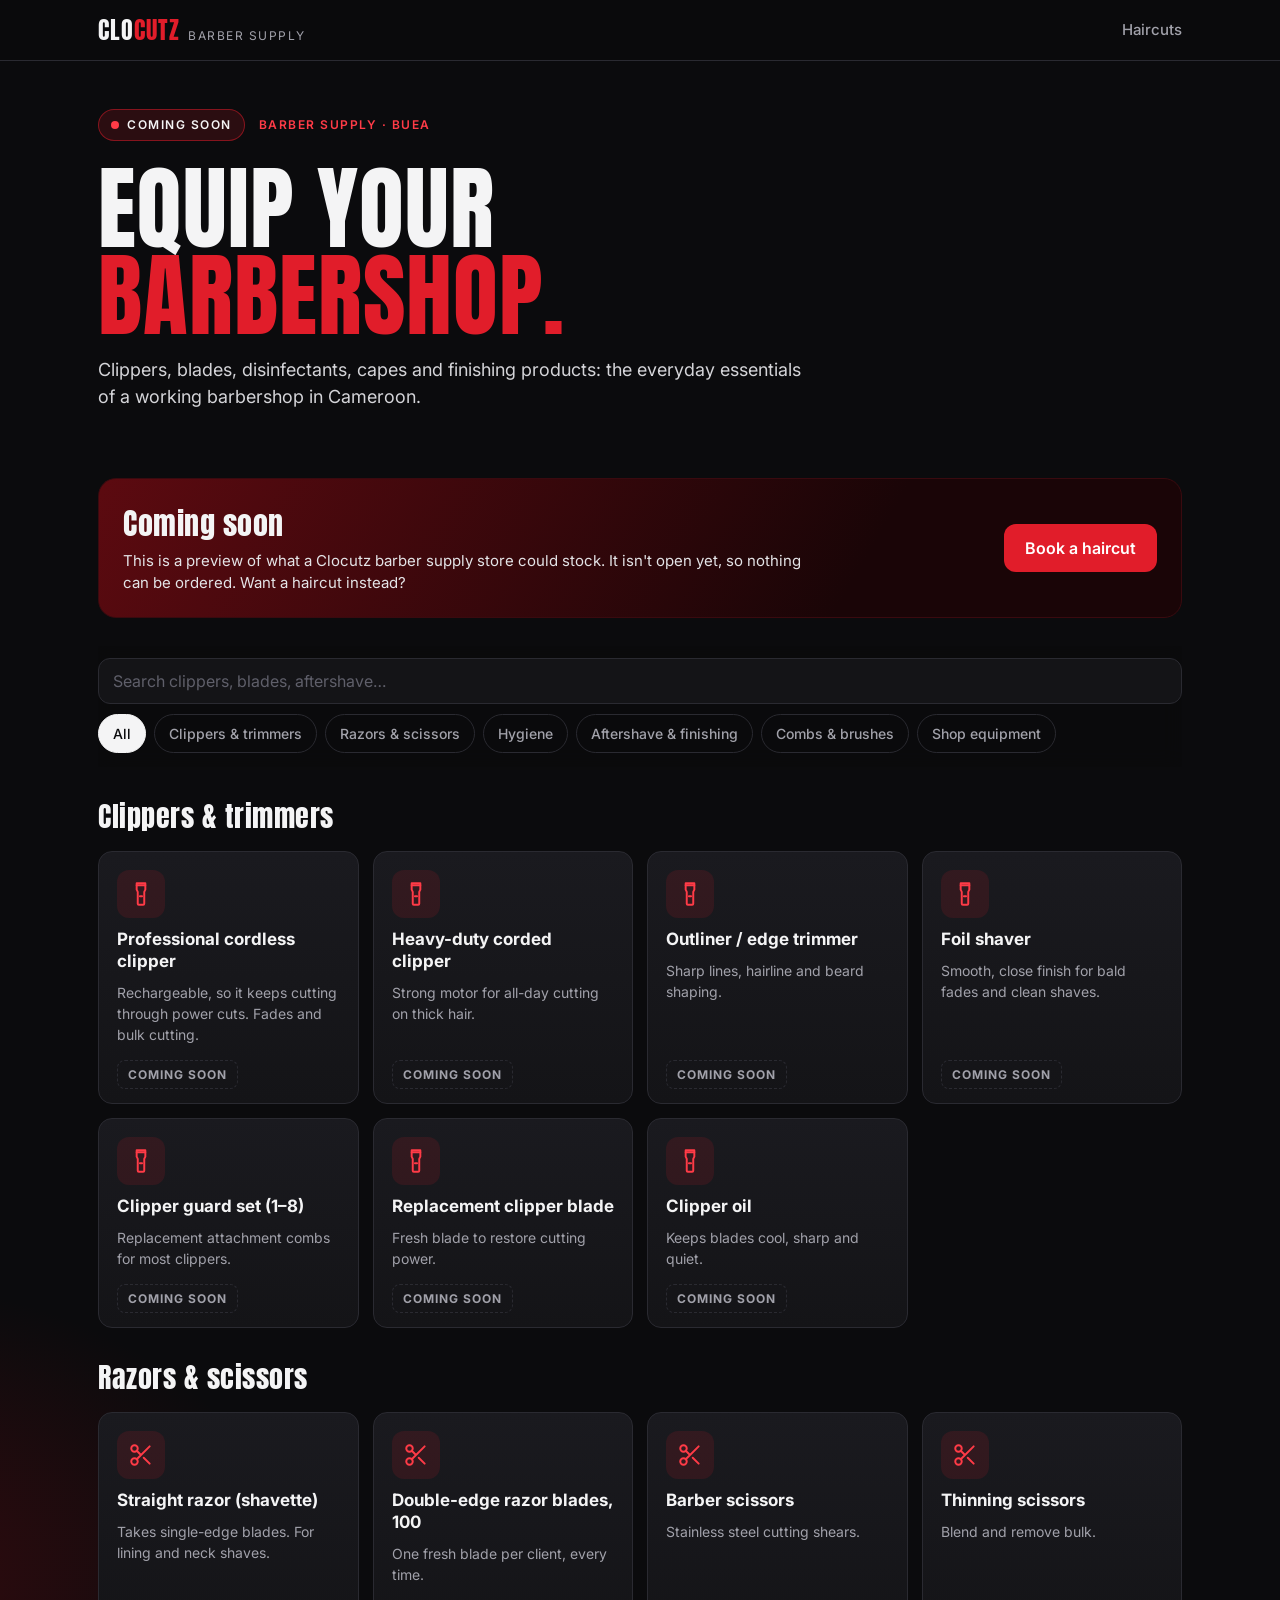
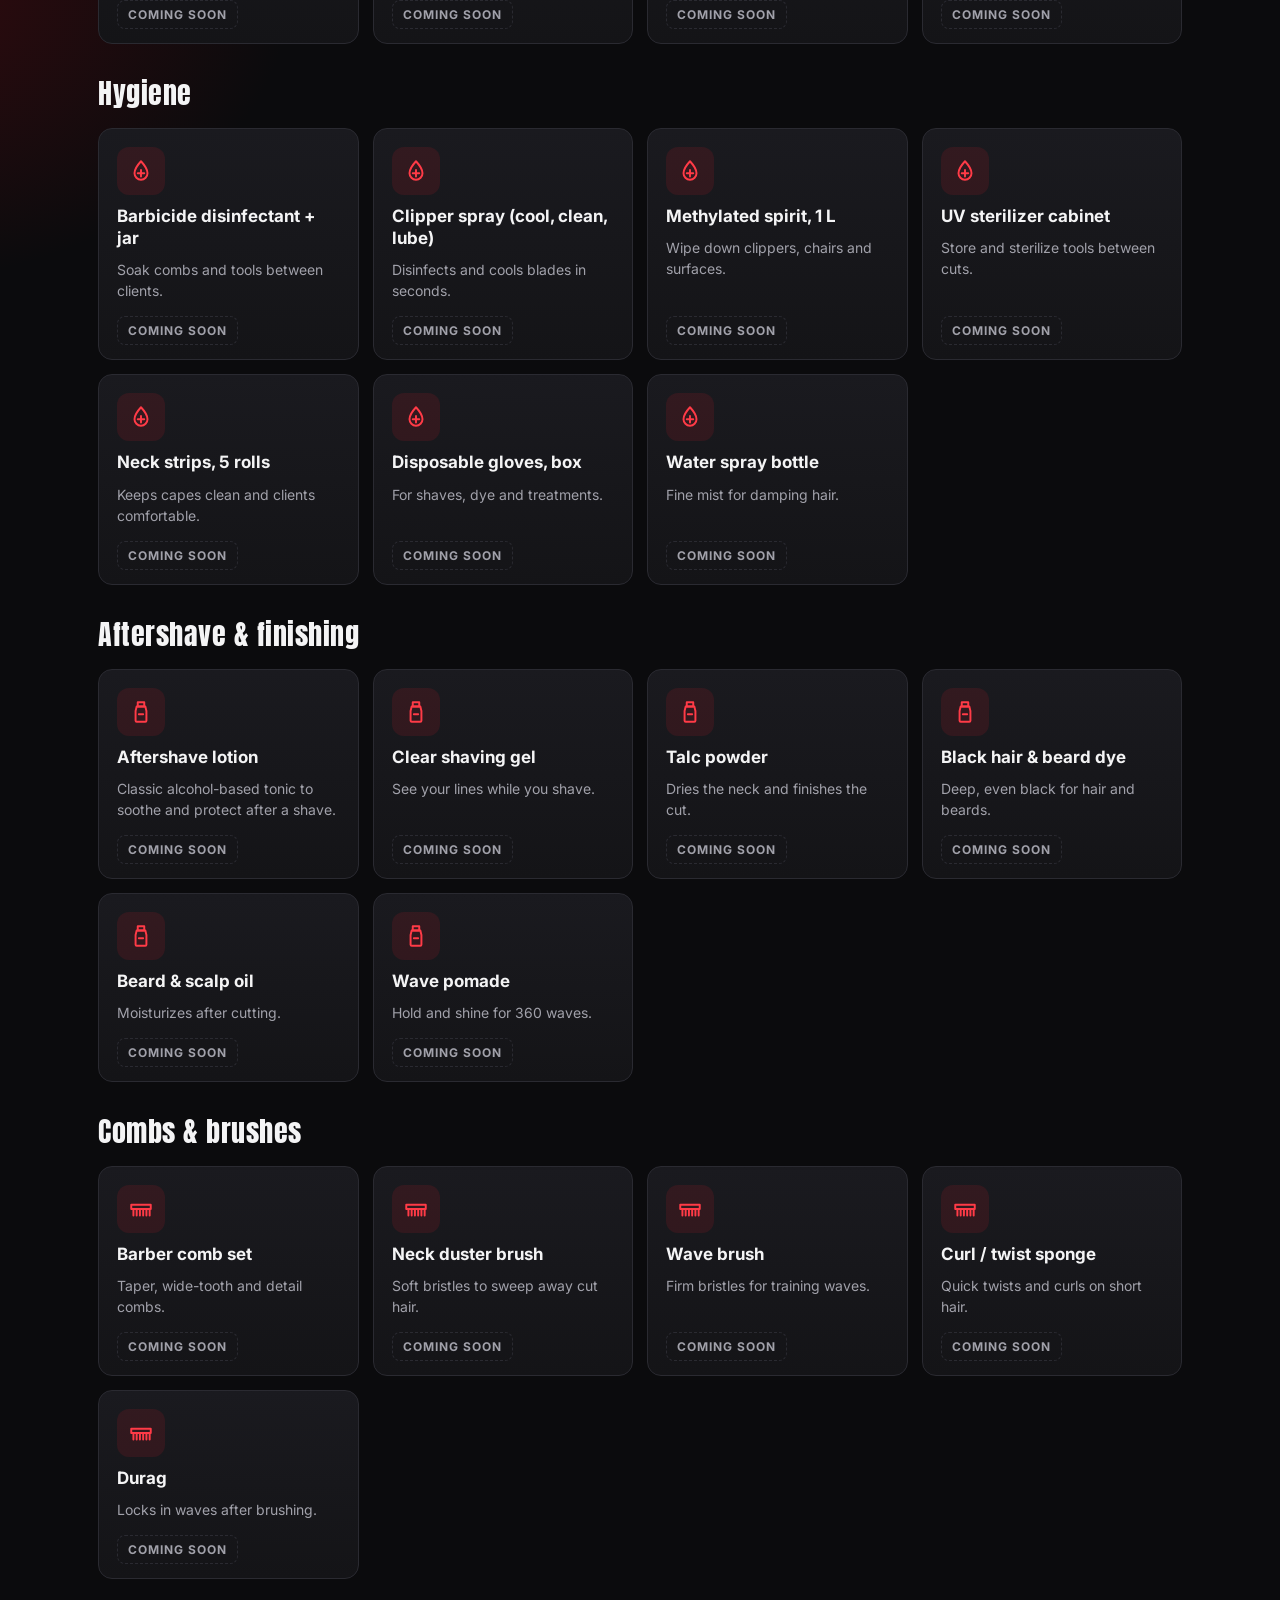
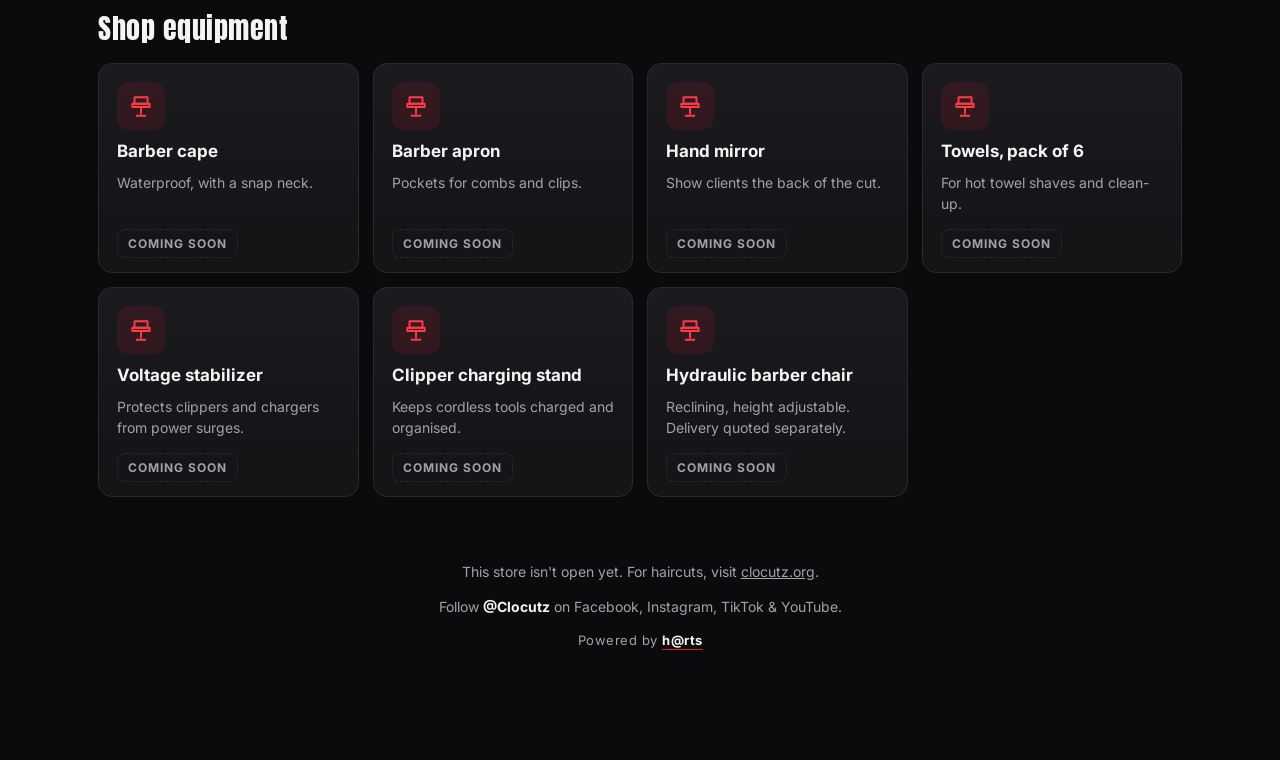
==== commit 7543542b: "Switch haircut booking to a WhatsApp enquiry and drop shop claims The haircut form now sends a plain" ====
--- a/shop/index.html
+++ b/shop/index.html
@@ -4,13 +4,13 @@
   <meta charset="utf-8" />
   <meta name="viewport" content="width=device-width, initial-scale=1" />
   <title>Clocutz Barber Supply — Coming Soon</title>
-  <meta name="description" content="Clippers, blades, disinfectants, capes and everything a barbershop in Cameroon needs. Order on WhatsApp from Clocutz in Buea." />
+  <meta name="description" content="A coming-soon preview of a Clocutz barber supply store: clippers, blades, disinfectants, capes and everyday barbershop essentials." />
   <link rel="canonical" href="https://shop.clocutz.org/" />
   <meta property="og:type" content="website" />
   <meta property="og:site_name" content="Clocutz" />
   <meta property="og:url" content="https://shop.clocutz.org/" />
   <meta property="og:title" content="Clocutz Barber Supply — Coming Soon" />
-  <meta property="og:description" content="Everything a barbershop needs: clippers, blades, hygiene and styling products. Order on WhatsApp." />
+  <meta property="og:description" content="Coming soon: a preview of barbershop essentials, from clippers and blades to hygiene and styling products." />
   <meta property="og:image" content="https://clocutz.org/assets/flyer.jpg" />
   <meta name="twitter:card" content="summary_large_image" />
   <meta name="theme-color" content="#0b0b0d" />
@@ -63,9 +63,6 @@
     h1 { font-family: Anton, sans-serif; font-weight: 400; font-size: clamp(48px, 8vw, 92px); line-height: .95; letter-spacing: 1px; margin: 10px 0 16px; }
     h1 em { font-style: normal; color: var(--red); }
     .lede { color: #d4d4d8; font-size: 18px; max-width: 40em; margin: 0 0 22px; }
-    .perks { display: flex; flex-wrap: wrap; gap: 10px; margin: 0; padding: 0; list-style: none; }
-    .perks li { padding: 7px 12px; border: 1px solid var(--line); border-radius: 99px; font-size: 14px; color: #d4d4d8; background: var(--bg-2); }
-    .perks b { color: var(--text); }
 
     /* STARTER KIT */
     .kit {
@@ -205,8 +202,7 @@
     <div class="wrap">
       <a class="brand" href="https://shop.clocutz.org/">CLO<span>CUTZ</span><small>Barber Supply</small></a>
       <nav class="nav-links">
-        <a href="https://clocutz.org/">Book a cut</a>
-        <a href="https://wa.me/237678625055" target="_blank" rel="noopener">WhatsApp</a>
+        <a href="https://clocutz.org/">Haircuts</a>
       </nav>
     </div>
   </header>
@@ -216,12 +212,7 @@
       <span class="soon-pill" id="soonPill" hidden><i></i>Coming soon</span>
       <span class="eyebrow">Barber supply · Buea</span>
       <h1>EQUIP YOUR<br /><em>BARBERSHOP.</em></h1>
-      <p class="lede">Clippers, blades, disinfectants, capes and finishing products, picked by Ola Clovis from what a working barbershop in Cameroon actually uses every day.</p>
-      <ul class="perks">
-        <li><b>Pickup</b> at Clocutz Magic Touch, Buea</li>
-        <li><b>Delivery</b> across Cameroon</li>
-        <li><b>Pay</b> with MTN MoMo, Orange Money or cash</li>
-      </ul>
+      <p class="lede">Clippers, blades, disinfectants, capes and finishing products: the everyday essentials of a working barbershop in Cameroon.</p>
     </section>
 
     <section class="kit">
@@ -240,7 +231,7 @@
     <div id="catalogue"></div>
 
     <footer>
-      <p>Can't find something? <a href="https://wa.me/237678625055" target="_blank" rel="noopener">Ask us on WhatsApp</a>. We source for barbers across Cameroon.</p>
+      <p>This store isn't open yet. For haircuts, visit <a href="https://clocutz.org/">clocutz.org</a>.</p>
       <p>Follow <strong>@Clocutz</strong> on Facebook, Instagram, TikTok &amp; YouTube.</p>
       <p class="credit">Powered by <a href="https://hartsdigitalhub.com/" target="_blank" rel="noopener">h@rts</a></p>
     </footer>
@@ -401,7 +392,7 @@
       const price = COMING_SOON ? "" : p.price != null ? `<span class="price">${fcfa(p.price)}</span>` : `<span class="price ask">Ask for price</span>`;
       return `<article class="card">
         <div class="icon">${icon(p.cat)}</div>
-        ${p.badge ? `<span class="badge">${p.badge}</span>` : ""}
+        ${p.badge && !COMING_SOON ? `<span class="badge">${p.badge}</span>` : ""}
         <h3>${esc(p.name)}</h3>
         <p>${esc(p.desc)}</p>
         <div class="card-foot">${price}<span data-ctrl="${p.id}">${controlFor(p)}</span></div>
@@ -418,7 +409,7 @@
         if (!items.length) continue;
         html += `<h2 class="section-title">${c.label}</h2><div class="grid">${items.map(card).join("")}</div>`;
       }
-      $("catalogue").innerHTML = html || `<p class="empty">Nothing matches "${esc(query)}". <a href="https://wa.me/${WHATSAPP}" target="_blank" rel="noopener">Ask us on WhatsApp</a> and we'll find it.</p>`;
+      $("catalogue").innerHTML = html || `<p class="empty">Nothing matches "${esc(query)}".</p>`;
     }
 
     function refreshControls() {
@@ -476,8 +467,7 @@
 
     $("addKit").addEventListener("click", () => {
       if (COMING_SOON) {
-        const msg = "Hello Clocutz! Please let me know when the barber supply shop opens.";
-        window.open(`https://wa.me/${WHATSAPP}?text=${encodeURIComponent(msg)}`, "_blank", "noopener");
+        location.href = "https://clocutz.org/#book";
         return;
       }
       for (const p of PRODUCTS) if (p.kit && !cart[p.id]) cart[p.id] = 1;
@@ -523,9 +513,9 @@
 
     if (COMING_SOON) {
       $("soonPill").hidden = false;
-      $("kitTitle").textContent = "Opening soon";
-      $("kitText").textContent = "Here's a preview of what we'll stock. Message us on WhatsApp and we'll tell you the moment the shop opens, or ask about anything you need now.";
-      $("addKit").textContent = "Notify me on WhatsApp";
+      $("kitTitle").textContent = "Coming soon";
+      $("kitText").textContent = "This is a preview of what a Clocutz barber supply store could stock. It isn't open yet, so nothing can be ordered. Want a haircut instead?";
+      $("addKit").textContent = "Book a haircut";
     }
 
     renderCats();
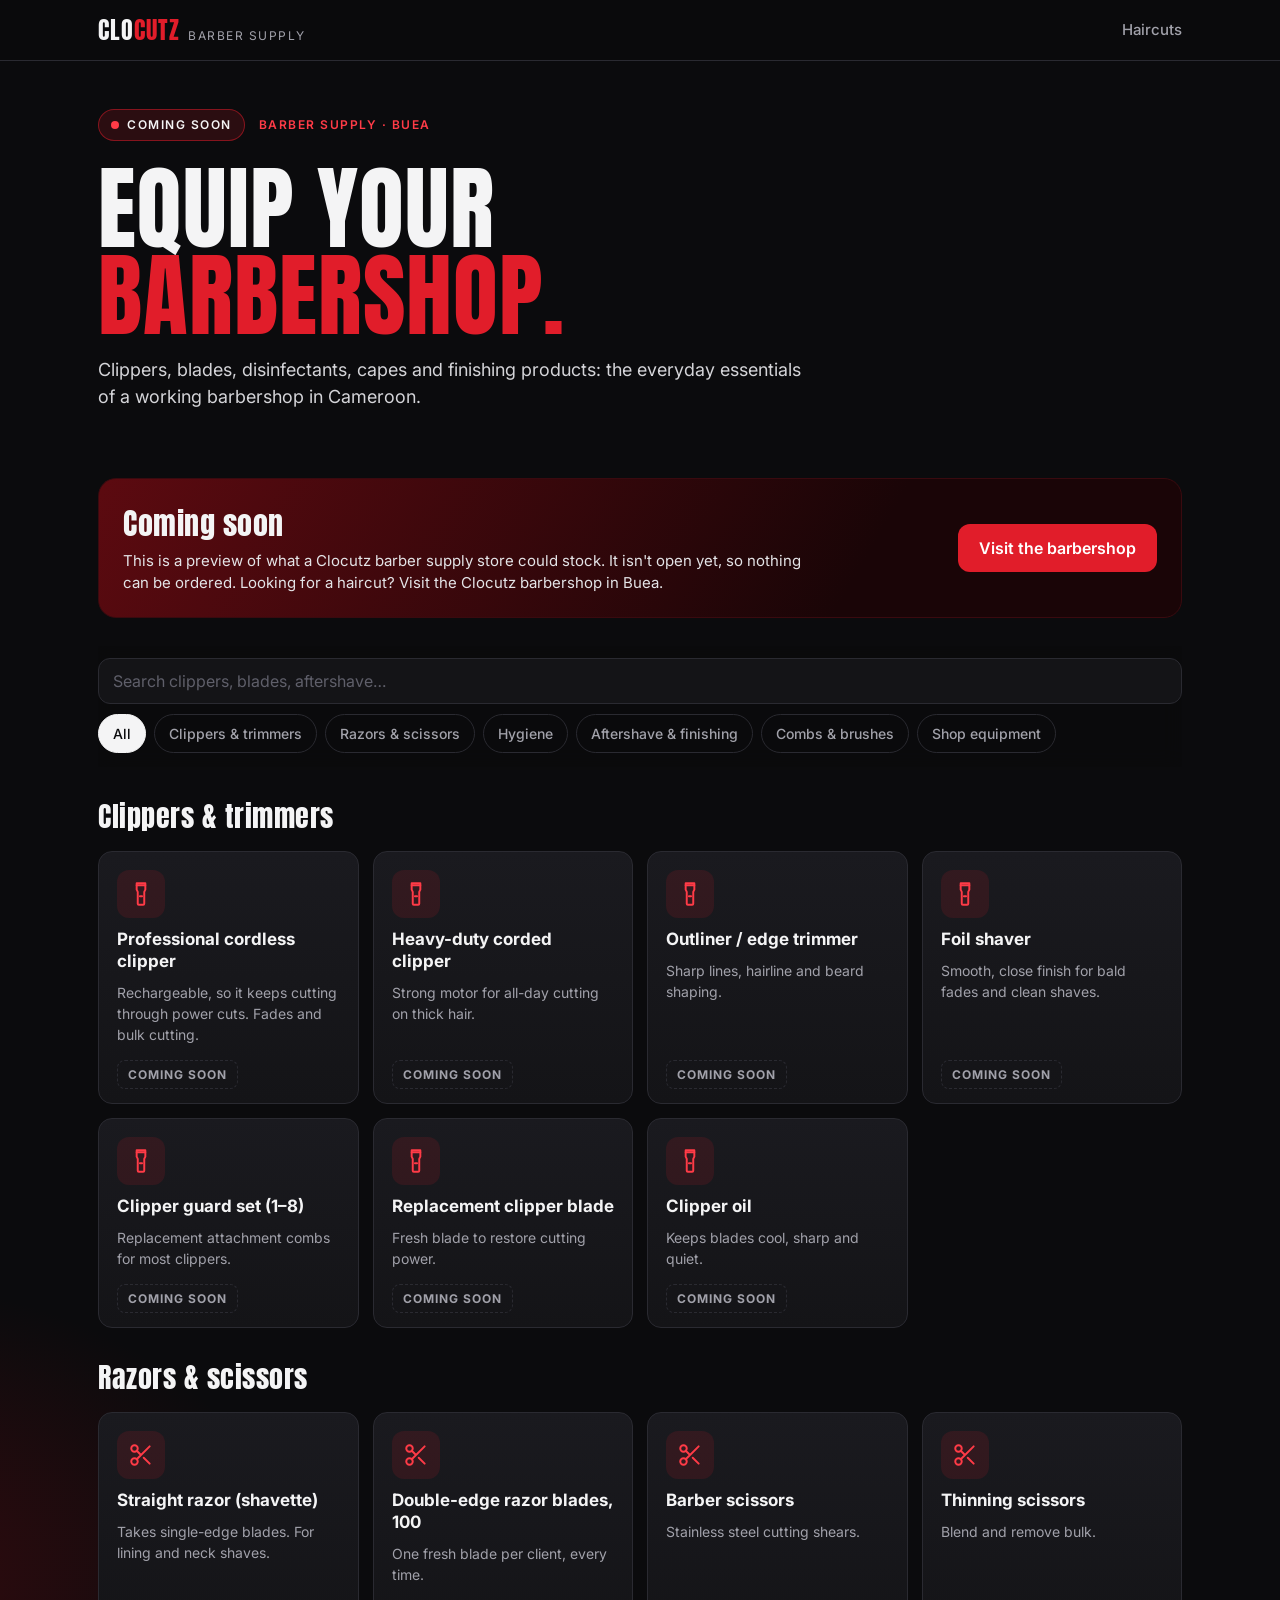
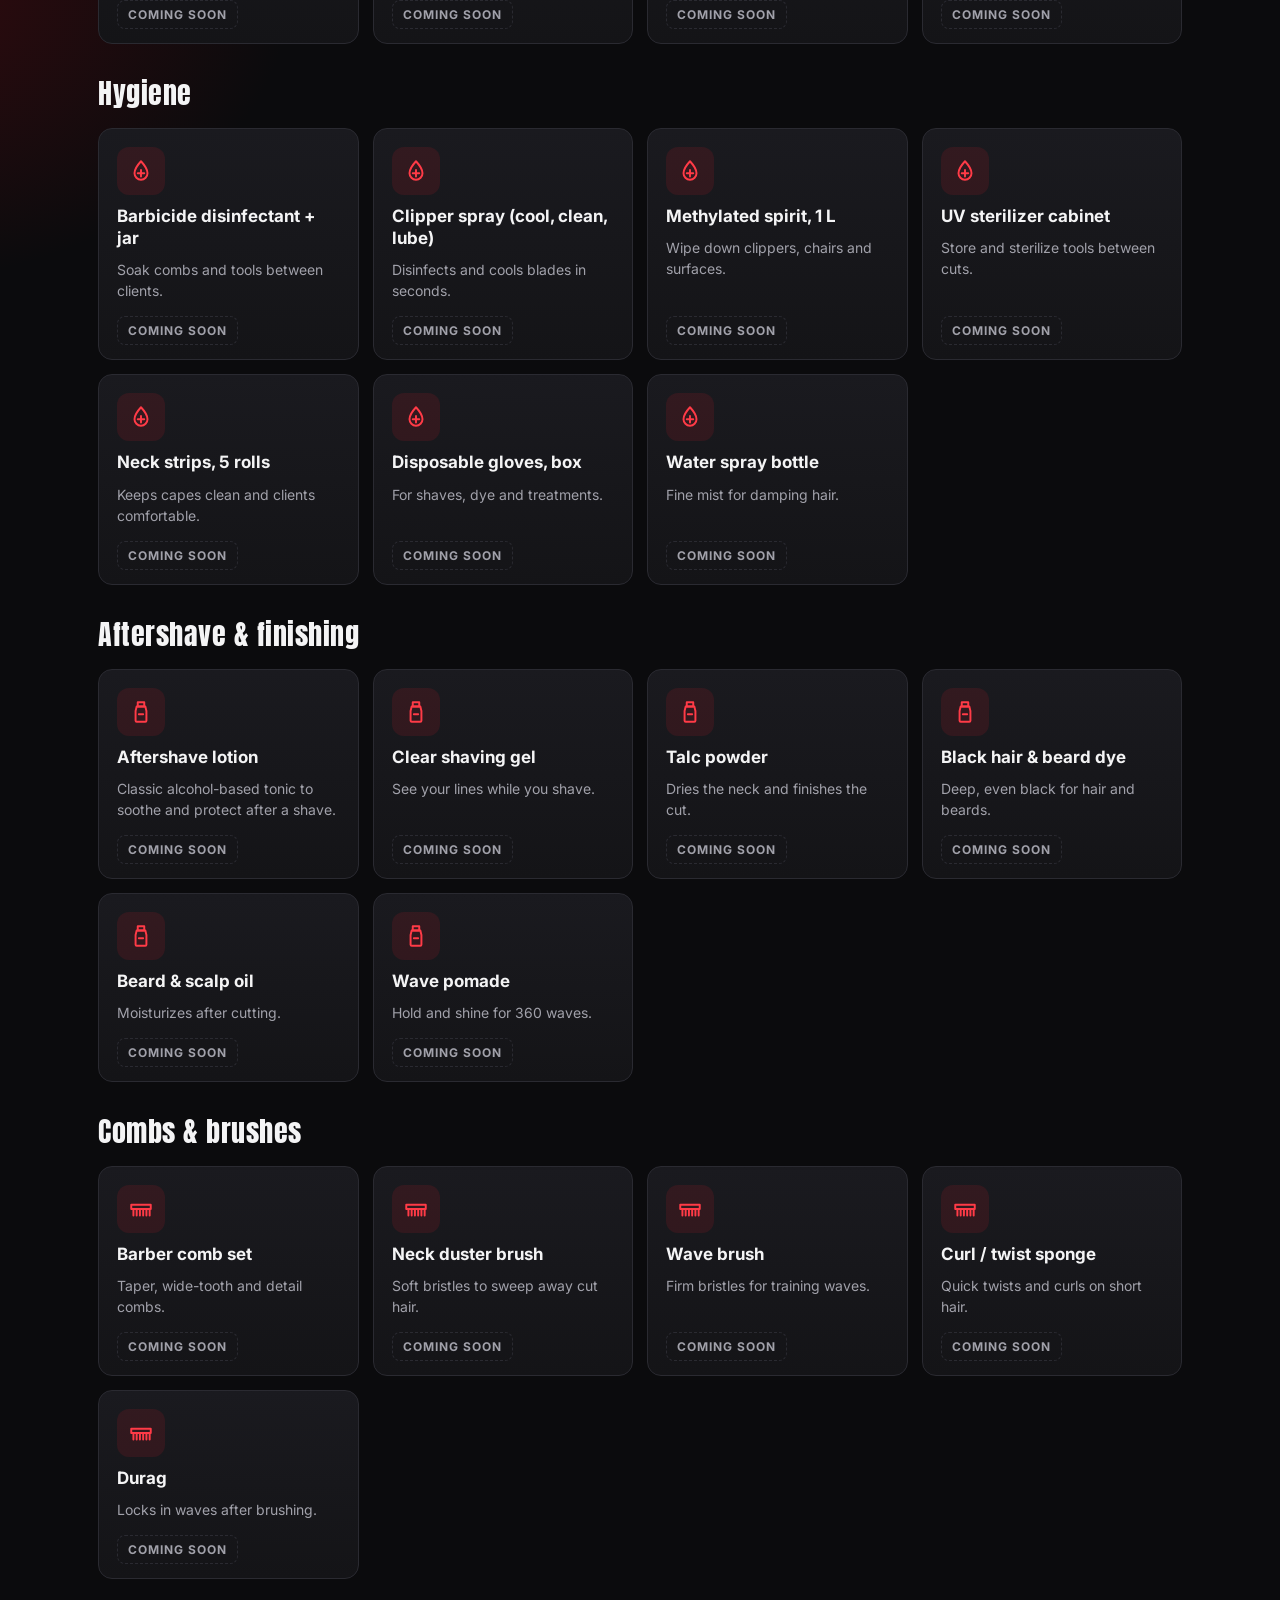
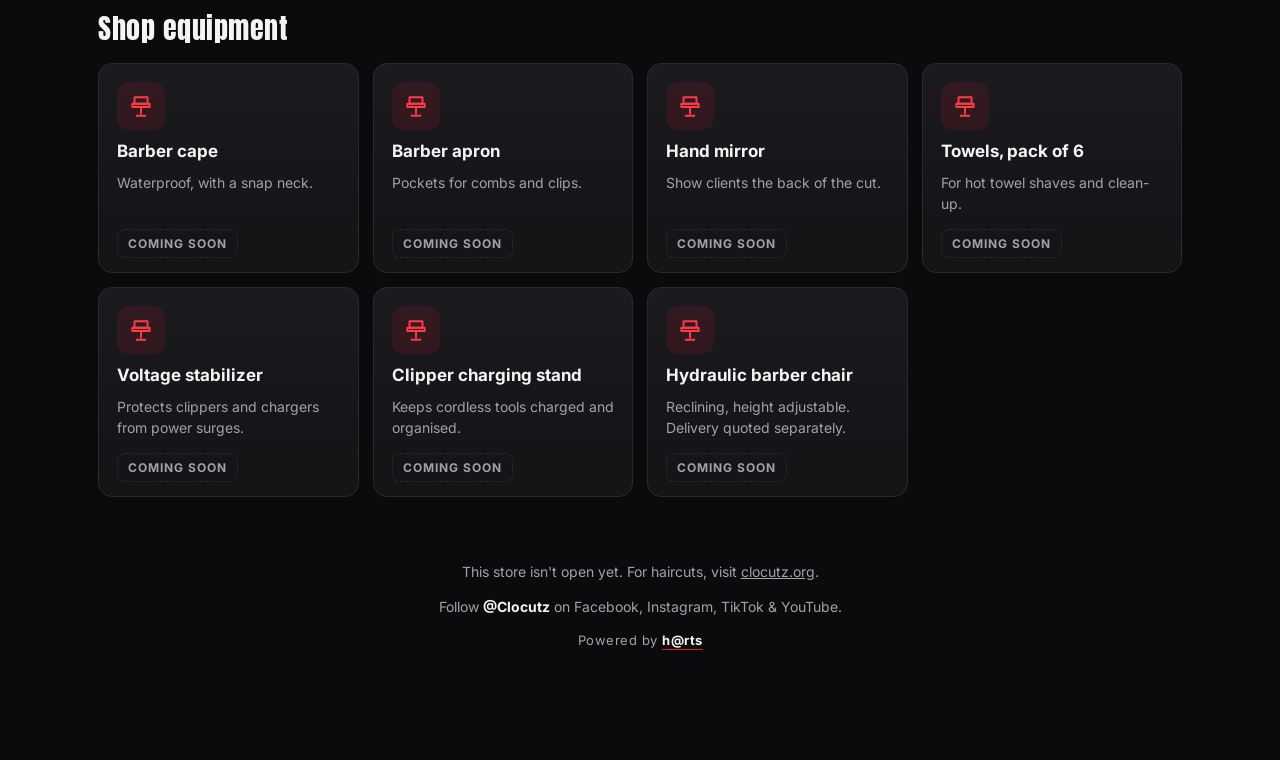
==== commit 013ad4f2: "Switch site to after-event mode The 120-hour attempt has ended. Replace the live badge with a fixed " ====
--- a/shop/index.html
+++ b/shop/index.html
@@ -467,7 +467,7 @@
 
     $("addKit").addEventListener("click", () => {
       if (COMING_SOON) {
-        location.href = "https://clocutz.org/#book";
+        location.href = "https://clocutz.org/#shop";
         return;
       }
       for (const p of PRODUCTS) if (p.kit && !cart[p.id]) cart[p.id] = 1;
@@ -514,8 +514,8 @@
     if (COMING_SOON) {
       $("soonPill").hidden = false;
       $("kitTitle").textContent = "Coming soon";
-      $("kitText").textContent = "This is a preview of what a Clocutz barber supply store could stock. It isn't open yet, so nothing can be ordered. Want a haircut instead?";
-      $("addKit").textContent = "Book a haircut";
+      $("kitText").textContent = "This is a preview of what a Clocutz barber supply store could stock. It isn't open yet, so nothing can be ordered. Looking for a haircut? Visit the Clocutz barbershop in Buea.";
+      $("addKit").textContent = "Visit the barbershop";
     }
 
     renderCats();
